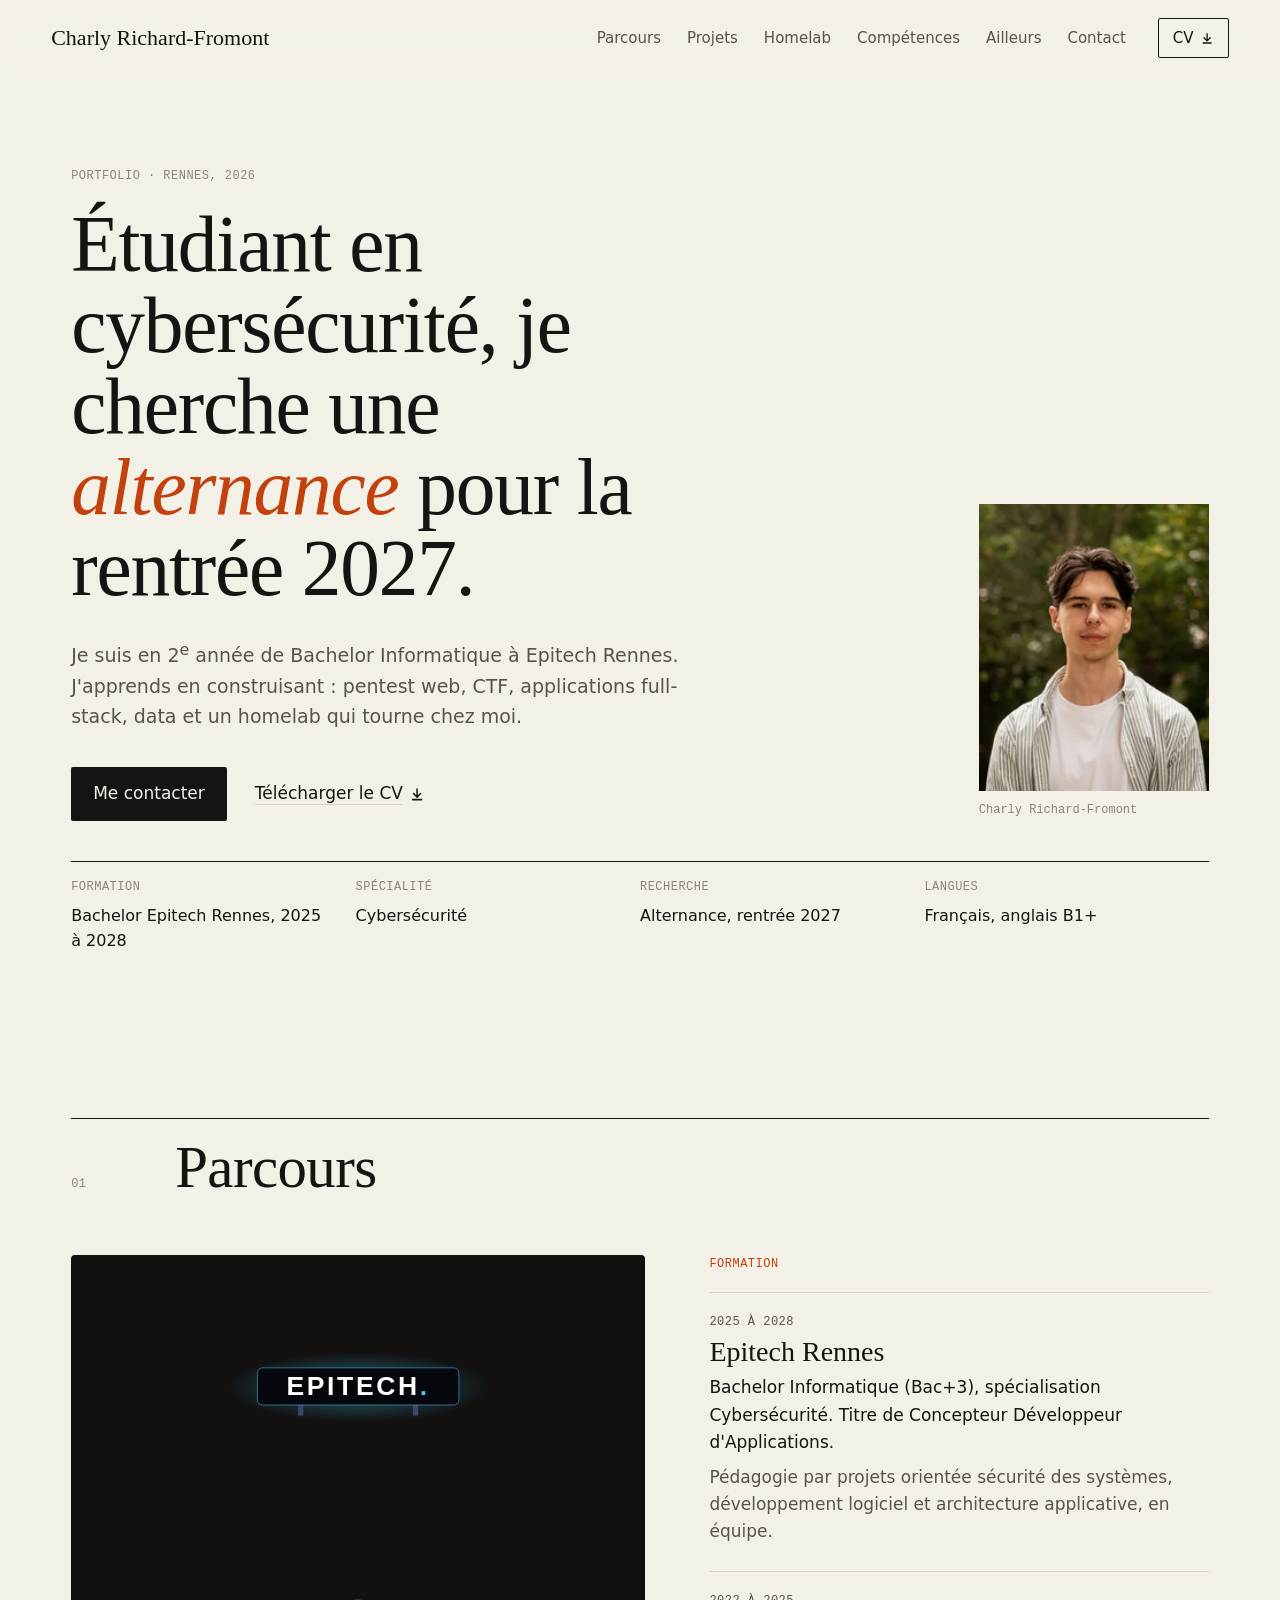
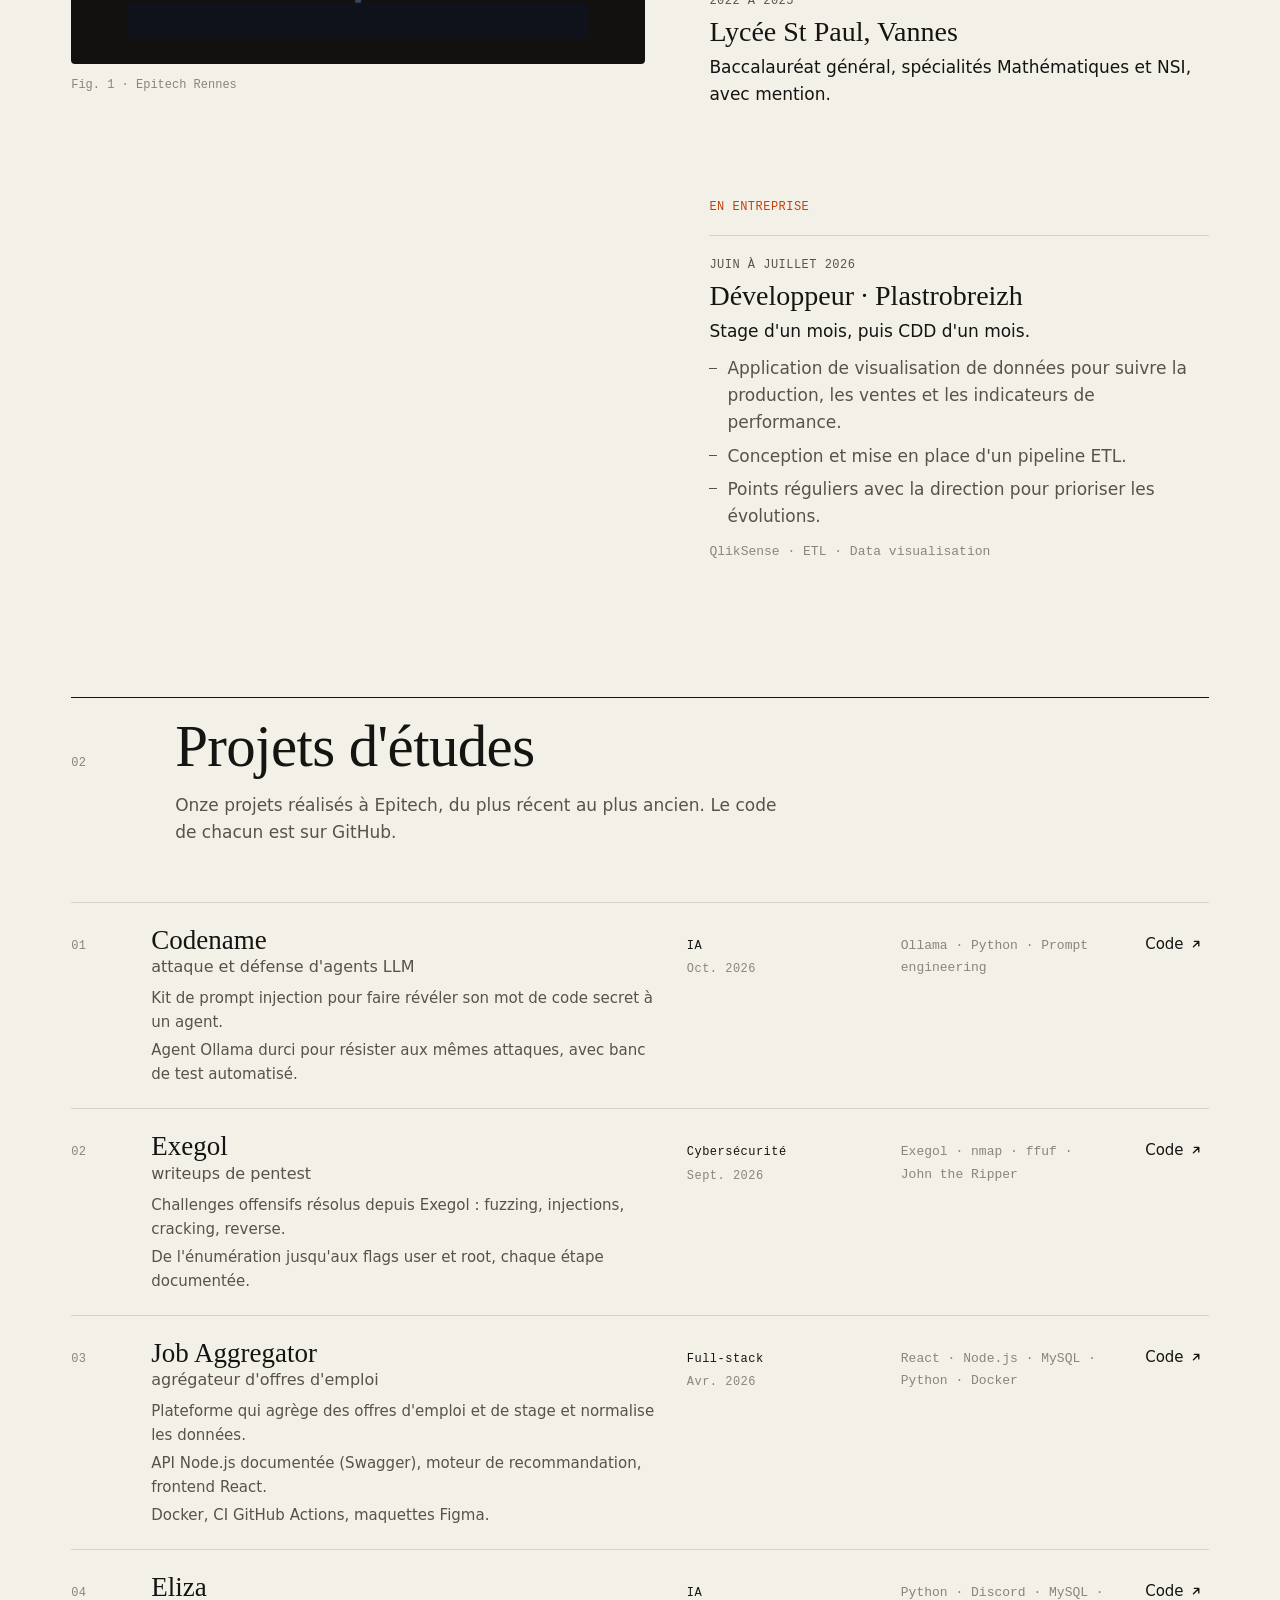
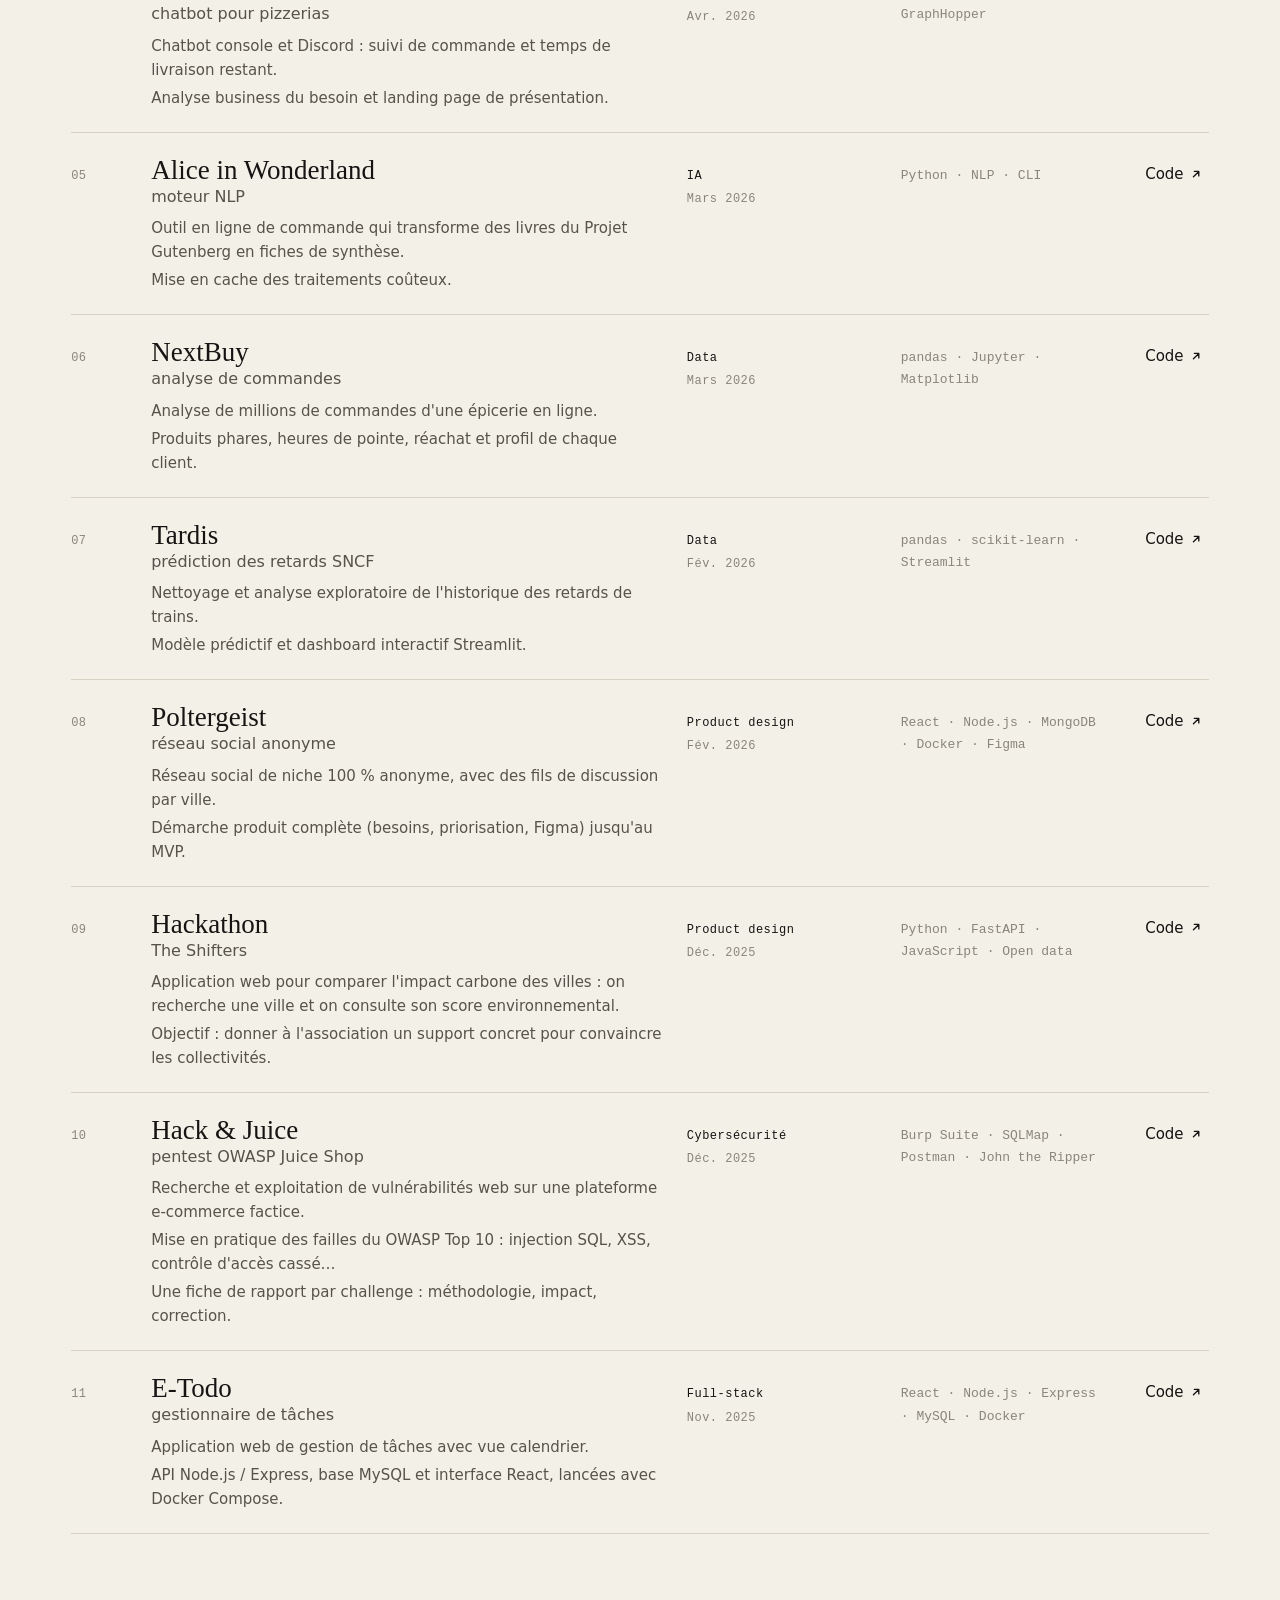
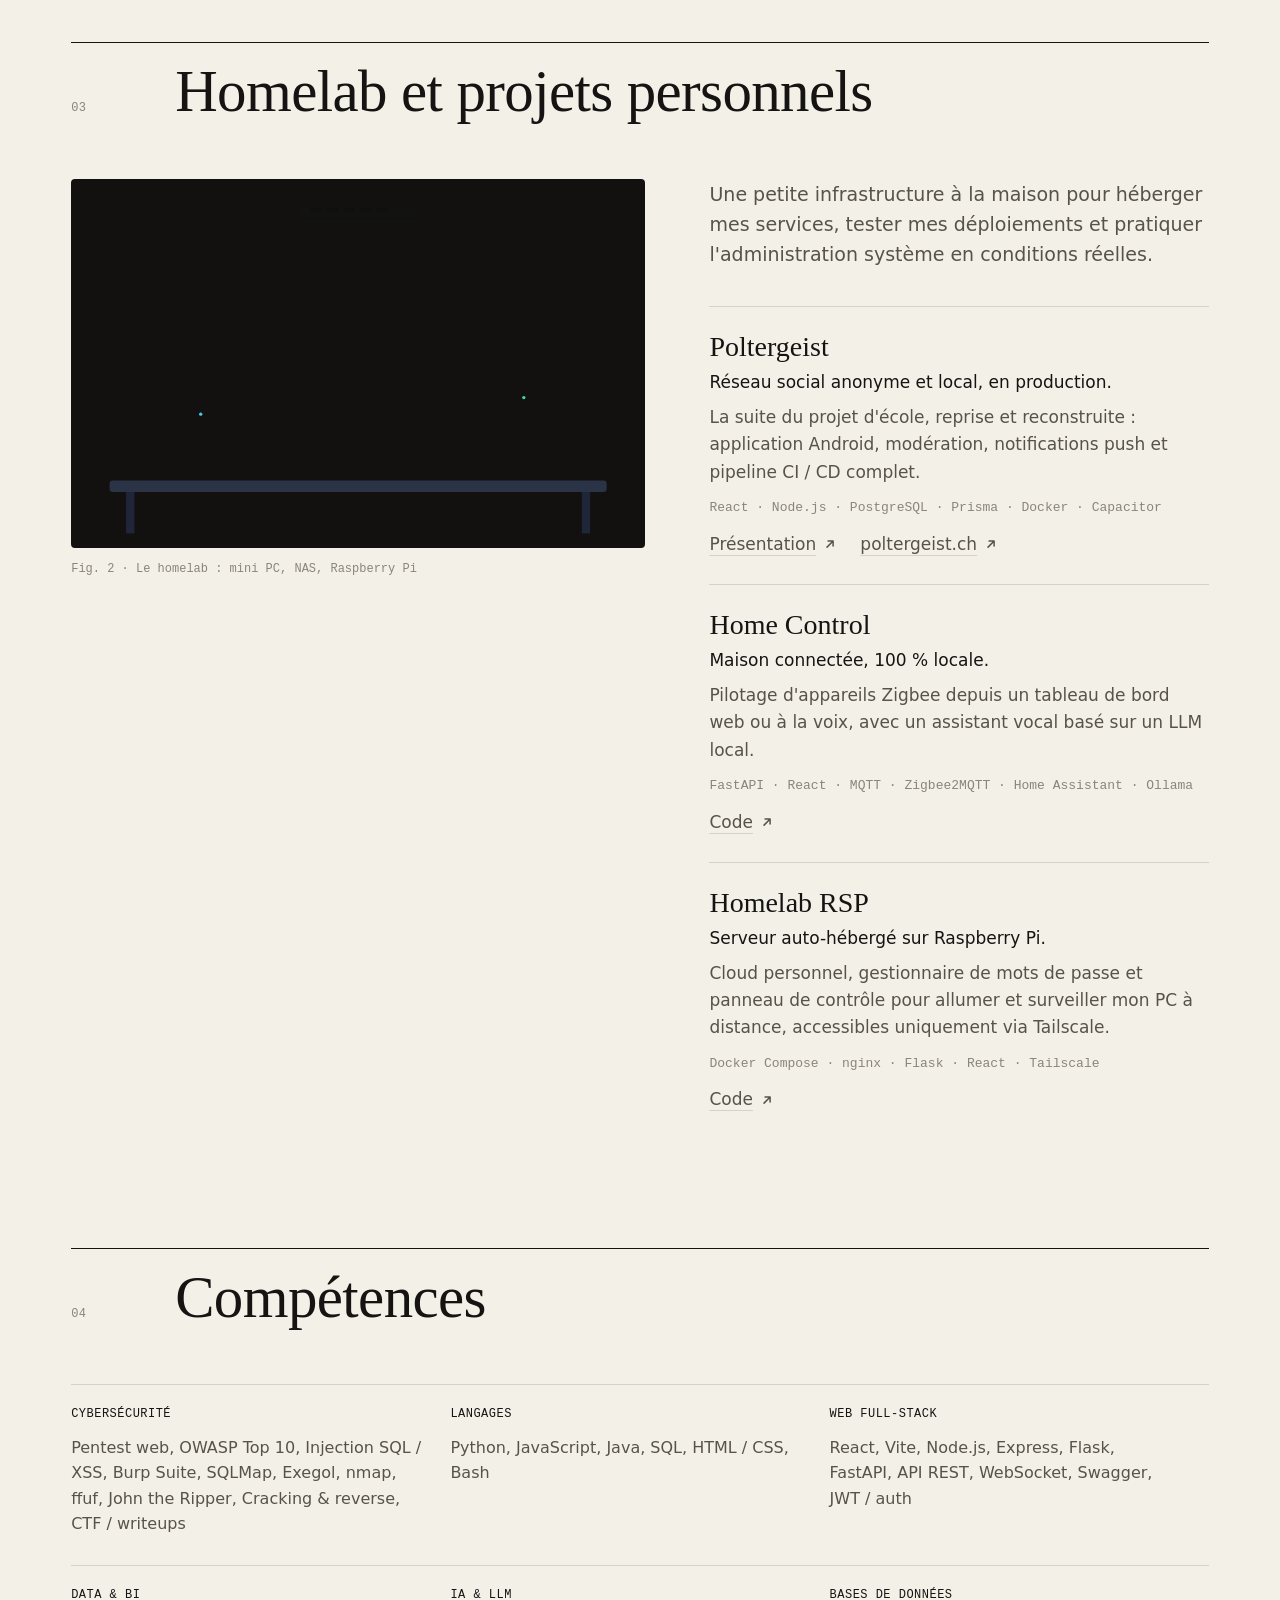
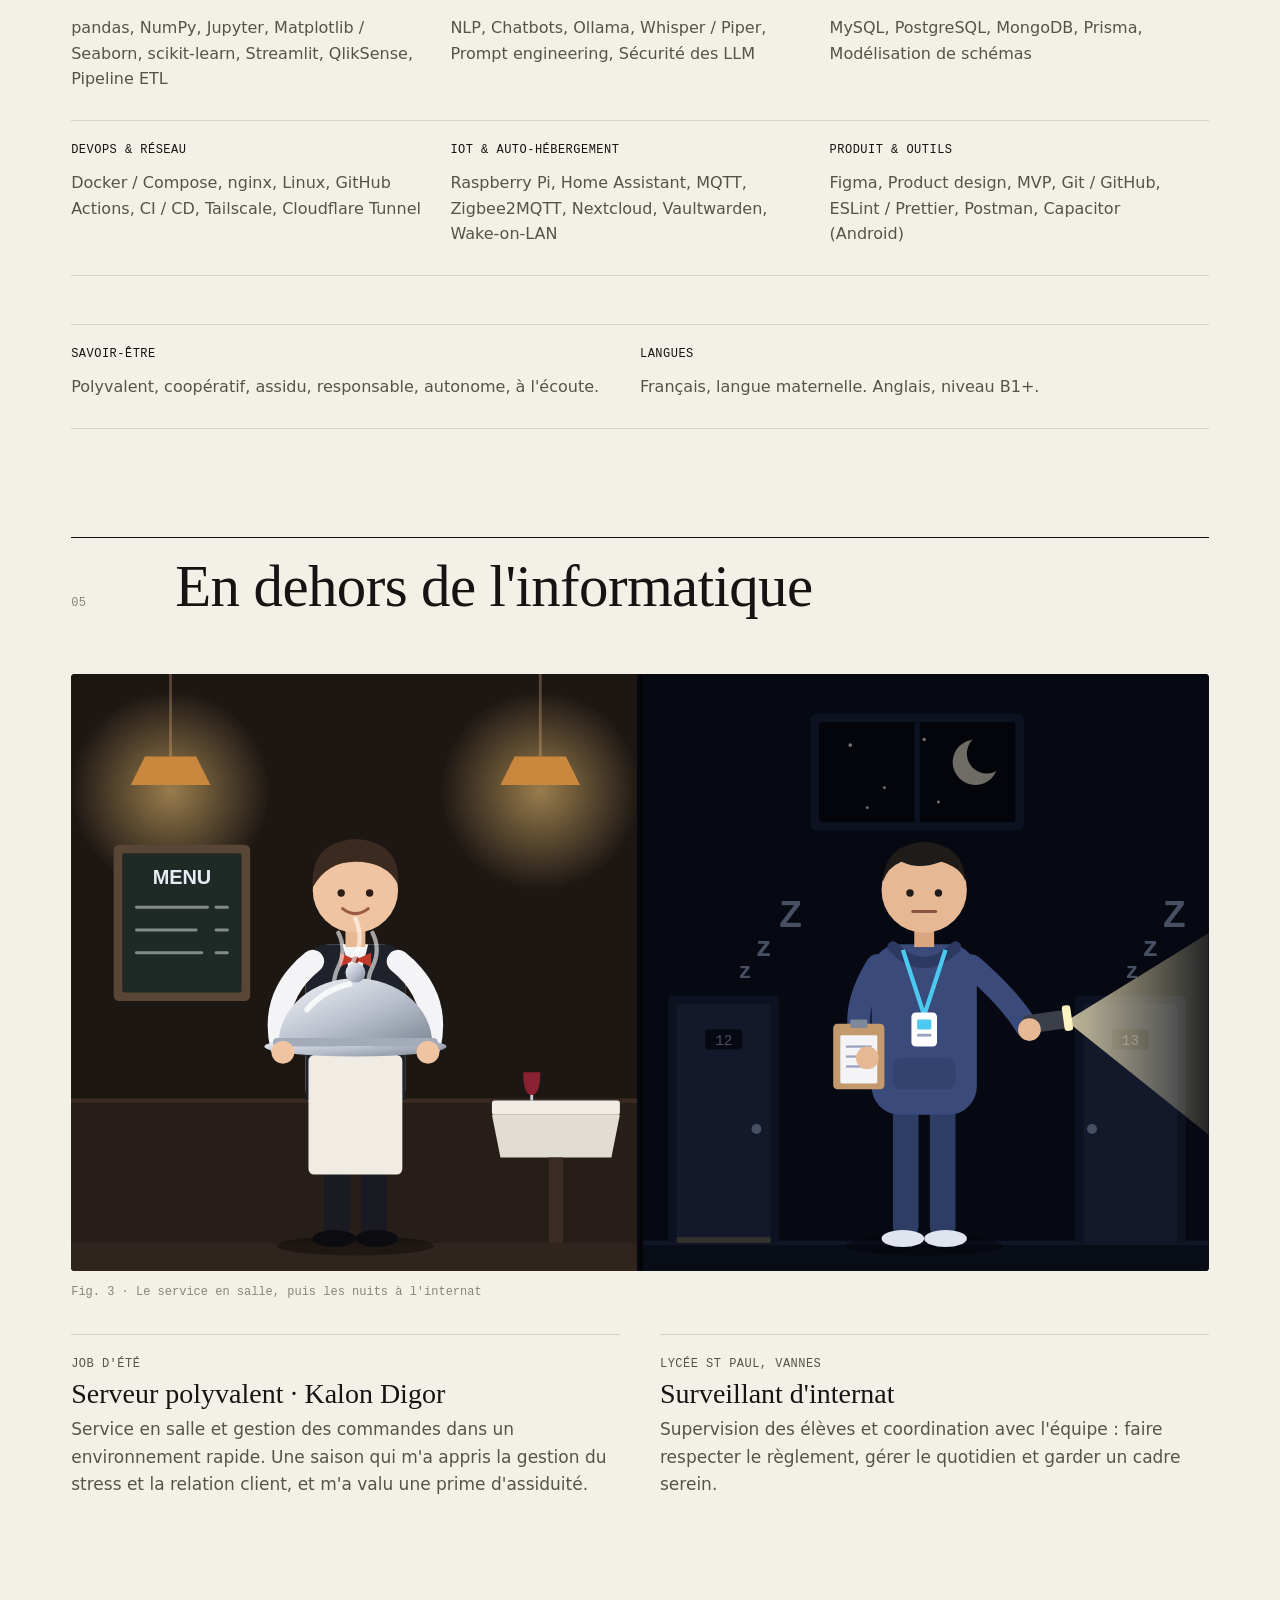
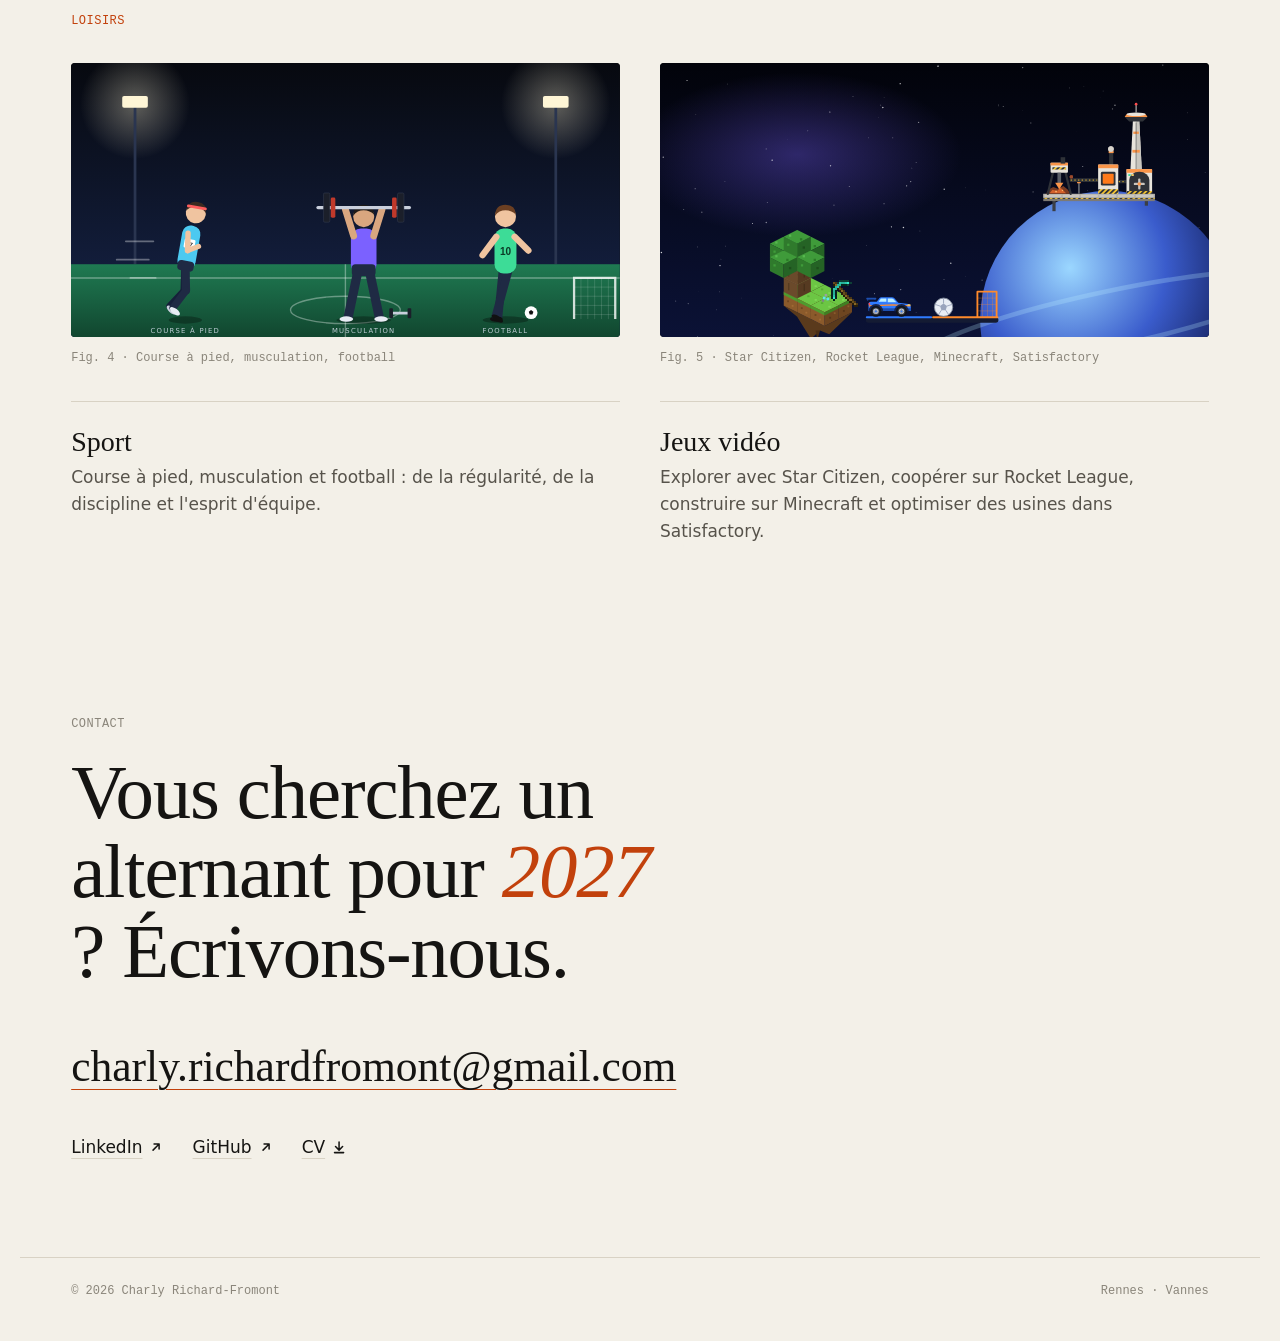
==== v2/index.html @ 6a372acd "[FEAT](v2):add editorial redesign preview" ====
<!DOCTYPE html>
<html lang="fr">
<head>
    <meta charset="UTF-8">
    <meta name="viewport" content="width=device-width, initial-scale=1.0">
    <title>Charly Richard-Fromont · Portfolio</title>
    <meta name="description" content="Charly Richard-Fromont, étudiant en Bachelor Informatique spécialisation Cybersécurité à Epitech Rennes. Recherche d'alternance en IT pour la rentrée 2027.">
    <meta name="robots" content="noindex">
    <meta name="theme-color" content="#f3f0e8">
    <link rel="preload" href="../assets/fonts/instrument-serif-normal-400.woff2" as="font" type="font/woff2" crossorigin>
    <link rel="preload" href="../assets/fonts/instrument-sans-normal.woff2" as="font" type="font/woff2" crossorigin>
    <link rel="stylesheet" href="style.css?v=1">
</head>

<body>
    <a class="skip" href="#contenu">Aller au contenu</a>

    <header class="top">
        <a class="top-name" href="#">Charly Richard-Fromont</a>
        <nav class="top-nav" id="top-nav" aria-label="Navigation principale">
            <a href="#parcours">Parcours</a>
            <a href="#projets">Projets</a>
            <a href="#homelab">Homelab</a>
            <a href="#competences">Compétences</a>
            <a href="#ailleurs">Ailleurs</a>
            <a href="#contact">Contact</a>
        </nav>
        <a class="top-cv" href="../CV-Charly-Richard-Fromont.pdf" download>CV <svg class="ic" viewBox="0 0 16 16" aria-hidden="true"><path d="M8 3v8M4.5 7.5 8 11l3.5-3.5M3.5 13.5h9" fill="none" stroke="currentColor" stroke-width="1.5" stroke-linecap="round" stroke-linejoin="round"/></svg></a>
        <button class="top-toggle" id="top-toggle" aria-expanded="false" aria-controls="top-nav">Menu</button>
    </header>

    <main id="contenu">
        <section class="hero">
            <div class="hero-text">
                <p class="label" data-reveal>Portfolio · Rennes, 2026</p>
                <h1 class="hero-title" data-reveal>Étudiant en cybersécurité, je cherche une <em>alternance</em> pour la rentrée 2027.</h1>
                <p class="hero-lead" data-reveal>Je suis en 2<sup>e</sup> année de Bachelor Informatique à Epitech Rennes. J'apprends en construisant : pentest web, CTF, applications full-stack, data et un homelab qui tourne chez moi.</p>
                <div class="hero-actions" data-reveal>
                    <a class="btn" href="#contact">Me contacter</a>
                    <a class="link" href="../CV-Charly-Richard-Fromont.pdf" download>Télécharger le CV <svg class="ic" viewBox="0 0 16 16" aria-hidden="true"><path d="M8 3v8M4.5 7.5 8 11l3.5-3.5M3.5 13.5h9" fill="none" stroke="currentColor" stroke-width="1.5" stroke-linecap="round" stroke-linejoin="round"/></svg></a>
                </div>
            </div>
            <figure class="hero-photo" data-reveal>
                <img src="../crf.webp" alt="Portrait de Charly Richard-Fromont" width="200" height="250">
                <figcaption>Charly Richard-Fromont</figcaption>
            </figure>
            <dl class="facts" data-reveal>
                <div><dt>Formation</dt><dd>Bachelor Epitech Rennes, 2025 à 2028</dd></div>
                <div><dt>Spécialité</dt><dd>Cybersécurité</dd></div>
                <div><dt>Recherche</dt><dd>Alternance, rentrée 2027</dd></div>
                <div><dt>Langues</dt><dd>Français, anglais B1+</dd></div>
            </dl>
        </section>

        <!-- 01 Parcours -->
        <section class="chapter" id="parcours">
            <header class="chapter-head" data-reveal>
                <span class="chapter-n">01</span>
                <h2>Parcours</h2>
            </header>
            <div class="split">
                <figure class="plate plate-sticky" id="fig-school">
                    <svg id="school-svg" viewBox="0 0 600 420" role="img" aria-label="Illustration d'un campus Epitech avec des étudiants">
                    <defs>
                        <linearGradient id="glass" x1="0" y1="0" x2="1" y2="1">
                            <stop offset="0" stop-color="#1b2a4a"/>
                            <stop offset="1" stop-color="#101a30"/>
                        </linearGradient>
                        <linearGradient id="facade" x1="0" y1="0" x2="0" y2="1">
                            <stop offset="0" stop-color="#2a3550"/>
                            <stop offset="1" stop-color="#1c2438"/>
                        </linearGradient>
                        <radialGradient id="signGlow" cx="0.5" cy="0.5" r="0.5">
                            <stop offset="0" stop-color="#4cc9f0" stop-opacity=".45"/>
                            <stop offset="1" stop-color="#4cc9f0" stop-opacity="0"/>
                        </radialGradient>
                    </defs>

                    <g id="edu-sky">
                        <circle cx="520" cy="70" r="26" fill="#ffd36b" opacity=".9"/>
                        <circle cx="520" cy="70" r="44" fill="#ffd36b" opacity=".08"/>
                        <g id="clouds" fill="#ffffff" opacity=".07">
                            <ellipse cx="90" cy="70" rx="46" ry="14"/>
                            <ellipse cx="120" cy="60" rx="30" ry="14"/>
                            <ellipse cx="400" cy="40" rx="40" ry="10"/>
                        </g>
                    </g>

                    <rect id="edu-ground" x="10" y="358" width="580" height="4" rx="2" fill="#3a4766"/>
                    <rect x="40" y="362" width="520" height="40" fill="#0f1524" opacity=".6"/>

                    <g id="school-wings">
                        <rect x="52" y="232" width="74" height="126" rx="4" fill="url(#facade)"/>
                        <rect x="474" y="232" width="74" height="126" rx="4" fill="url(#facade)"/>
                        <g fill="#0f182b">
                            <rect x="64" y="248" width="20" height="26" rx="2" class="win"/>
                            <rect x="94" y="248" width="20" height="26" rx="2" class="win"/>
                            <rect x="64" y="290" width="20" height="26" rx="2" class="win"/>
                            <rect x="94" y="290" width="20" height="26" rx="2" class="win"/>
                            <rect x="486" y="248" width="20" height="26" rx="2" class="win"/>
                            <rect x="516" y="248" width="20" height="26" rx="2" class="win"/>
                            <rect x="486" y="290" width="20" height="26" rx="2" class="win"/>
                            <rect x="516" y="290" width="20" height="26" rx="2" class="win"/>
                        </g>
                    </g>

                    <g id="school-main">
                        <rect x="130" y="150" width="340" height="208" rx="6" fill="url(#facade)"/>
                        <rect x="130" y="150" width="340" height="10" rx="4" fill="#38466a"/>
                        <g fill="url(#glass)" stroke="#2f3d5e" stroke-width="1">
                            <rect x="150" y="176" width="44" height="40" rx="2" class="win"/>
                            <rect x="204" y="176" width="44" height="40" rx="2" class="win"/>
                            <rect x="258" y="176" width="44" height="40" rx="2" class="win"/>
                            <rect x="312" y="176" width="44" height="40" rx="2" class="win"/>
                            <rect x="366" y="176" width="44" height="40" rx="2" class="win"/>
                            <rect x="420" y="176" width="32" height="40" rx="2" class="win"/>
                            <rect x="150" y="228" width="44" height="40" rx="2" class="win"/>
                            <rect x="204" y="228" width="44" height="40" rx="2" class="win"/>
                            <rect x="258" y="228" width="44" height="40" rx="2" class="win"/>
                            <rect x="312" y="228" width="44" height="40" rx="2" class="win"/>
                            <rect x="366" y="228" width="44" height="40" rx="2" class="win"/>
                            <rect x="420" y="228" width="32" height="40" rx="2" class="win"/>
                            <rect x="150" y="282" width="44" height="40" rx="2" class="win"/>
                            <rect x="204" y="282" width="44" height="40" rx="2" class="win"/>
                            <rect x="366" y="282" width="44" height="40" rx="2" class="win"/>
                            <rect x="420" y="282" width="32" height="40" rx="2" class="win"/>
                        </g>
                        <!-- entrée -->
                        <rect x="262" y="284" width="90" height="74" rx="3" fill="#0b1222" stroke="#4cc9f0" stroke-opacity=".5"/>
                        <line x1="307" y1="290" x2="307" y2="358" stroke="#4cc9f0" stroke-opacity=".5"/>
                        <rect x="250" y="278" width="114" height="6" rx="2" fill="#4cc9f0" opacity=".8"/>
                        <rect x="244" y="358" width="126" height="5" fill="#2a3550"/>
                    </g>

                    <g id="epi-sign">
                        <ellipse id="sign-glow" cx="300" cy="118" rx="150" ry="40" fill="url(#signGlow)"/>
                        <rect x="232" y="132" width="6" height="18" fill="#38466a"/>
                        <rect x="362" y="132" width="6" height="18" fill="#38466a"/>
                        <rect x="186" y="96" width="228" height="42" rx="6" fill="#05070d" stroke="#4cc9f0" stroke-opacity=".6"/>
                        <text x="300" y="127" text-anchor="middle" font-family="Space Grotesk, Arial Black, sans-serif" font-weight="700" font-size="30" letter-spacing="3" fill="#ffffff">EPITECH<tspan fill="#4cc9f0">.</tspan></text>
                    </g>

                    <g id="students">
                        <g class="student" transform="translate(-40 358)">
                            <line x1="0" y1="-14" x2="0" y2="0" stroke="#1f2a44" stroke-width="4" stroke-linecap="round"><animateTransform attributeName="transform" type="rotate" values="25 0 -14;-25 0 -14;25 0 -14" dur=".6s" repeatCount="indefinite"/></line>
                            <line x1="0" y1="-14" x2="0" y2="0" stroke="#2a3550" stroke-width="4" stroke-linecap="round"><animateTransform attributeName="transform" type="rotate" values="-25 0 -14;25 0 -14;-25 0 -14" dur=".6s" repeatCount="indefinite"/></line>
                            <rect x="-10" y="-29" width="6" height="12" rx="2" fill="#7b61ff"/>
                            <rect x="-5" y="-31" width="11" height="19" rx="4" fill="#4cc9f0"/>
                            <circle cx="0.5" cy="-37" r="5.5" fill="#f0c4a0"/>
                            <path d="M-5 -38 Q-4 -44 1 -43.5 Q6 -43 6 -38 Q3 -41 -5 -38 Z" fill="#3b2a20"/>
                        </g>
                        <g class="student" transform="translate(-40 358)">
                            <line x1="0" y1="-14" x2="0" y2="0" stroke="#1f2a44" stroke-width="4" stroke-linecap="round"><animateTransform attributeName="transform" type="rotate" values="25 0 -14;-25 0 -14;25 0 -14" dur=".6s" repeatCount="indefinite"/></line>
                            <line x1="0" y1="-14" x2="0" y2="0" stroke="#2a3550" stroke-width="4" stroke-linecap="round"><animateTransform attributeName="transform" type="rotate" values="-25 0 -14;25 0 -14;-25 0 -14" dur=".6s" repeatCount="indefinite"/></line>
                            <rect x="-10" y="-29" width="6" height="12" rx="2" fill="#3ddc97"/>
                            <rect x="-5" y="-31" width="11" height="19" rx="4" fill="#e8ecf4"/>
                            <circle cx="0.5" cy="-37" r="5.5" fill="#d9a67f"/>
                            <path d="M-5 -38 Q-4 -44 1 -43.5 Q6 -43 6 -38 Q3 -41 -5 -38 Z" fill="#1f1b18"/>
                        </g>
                        <g class="student" transform="translate(-40 358)">
                            <line x1="0" y1="-14" x2="0" y2="0" stroke="#1f2a44" stroke-width="4" stroke-linecap="round"><animateTransform attributeName="transform" type="rotate" values="25 0 -14;-25 0 -14;25 0 -14" dur=".6s" repeatCount="indefinite"/></line>
                            <line x1="0" y1="-14" x2="0" y2="0" stroke="#2a3550" stroke-width="4" stroke-linecap="round"><animateTransform attributeName="transform" type="rotate" values="-25 0 -14;25 0 -14;-25 0 -14" dur=".6s" repeatCount="indefinite"/></line>
                            <rect x="-10" y="-29" width="6" height="12" rx="2" fill="#ffd36b"/>
                            <rect x="-5" y="-31" width="11" height="19" rx="4" fill="#7b61ff"/>
                            <circle cx="0.5" cy="-37" r="5.5" fill="#e6b894"/>
                            <path d="M-5 -38 Q-4 -44 1 -43.5 Q6 -43 6 -38 Q3 -41 -5 -38 Z" fill="#6b3f22"/>
                        </g>
                    </g>

                    <g id="trees">
                        <g class="tree">
                            <rect x="22" y="320" width="6" height="40" fill="#3b2c22"/>
                            <circle cx="25" cy="310" r="20" fill="#1f6f5c"/>
                            <circle cx="34" cy="298" r="13" fill="#2a8a71"/>
                        </g>
                        <g class="tree">
                            <rect x="568" y="324" width="6" height="36" fill="#3b2c22"/>
                            <circle cx="571" cy="314" r="18" fill="#1f6f5c"/>
                            <circle cx="562" cy="304" r="11" fill="#2a8a71"/>
                        </g>
                    </g>

                    <g id="grad-cap" transform="translate(470 120)">
                        <polygon points="0,-12 30,0 0,12 -30,0" fill="#e8ecf4"/>
                        <rect x="-14" y="2" width="28" height="12" rx="3" fill="#c9cfdc"/>
                        <path d="M18 -3 L22 18" stroke="#ffd36b" stroke-width="2"/>
                        <circle cx="22" cy="20" r="3" fill="#ffd36b"/>
                    </g>
                </svg>
                    <figcaption>Fig. 1 · Epitech Rennes</figcaption>
                </figure>
                <div class="split-text">
                    <h3 class="sub">Formation</h3>
                    <article class="entry" data-reveal>
                        <p class="entry-date">2025 à 2028</p>
                        <h4>Epitech Rennes</h4>
                        <p class="entry-role">Bachelor Informatique (Bac+3), spécialisation Cybersécurité. Titre de Concepteur Développeur d'Applications.</p>
                        <p>Pédagogie par projets orientée sécurité des systèmes, développement logiciel et architecture applicative, en équipe.</p>
                    </article>
                    <article class="entry" data-reveal>
                        <p class="entry-date">2022 à 2025</p>
                        <h4>Lycée St Paul, Vannes</h4>
                        <p class="entry-role">Baccalauréat général, spécialités Mathématiques et NSI, avec mention.</p>
                    </article>

                    <h3 class="sub">En entreprise</h3>
                    <article class="entry" data-reveal>
                        <p class="entry-date">Juin à juillet 2026</p>
                        <h4>Développeur · Plastrobreizh</h4>
                        <p class="entry-role">Stage d'un mois, puis CDD d'un mois.</p>
                        <ul class="entry-list">
                            <li>Application de visualisation de données pour suivre la production, les ventes et les indicateurs de performance.</li>
                            <li>Conception et mise en place d'un pipeline ETL.</li>
                            <li>Points réguliers avec la direction pour prioriser les évolutions.</li>
                        </ul>
                        <p class="entry-stack">QlikSense · ETL · Data visualisation</p>
                    </article>
                </div>
            </div>
        </section>

        <!-- 02 Projets -->
        <section class="chapter" id="projets">
            <header class="chapter-head" data-reveal>
                <span class="chapter-n">02</span>
                <h2>Projets d'études</h2>
                <p class="chapter-intro">Onze projets réalisés à Epitech, du plus récent au plus ancien. Le code de chacun est sur GitHub.</p>
            </header>
            <ol class="projects">
                <li class="project" data-reveal>
                    <span class="project-n">01</span>
                    <div class="project-main">
                        <h3 class="project-title">Codename <span class="project-sub">attaque et défense d'agents LLM</span></h3>
                        <ul class="project-notes"><li>Kit de prompt injection pour faire révéler son mot de code secret à un agent.</li><li>Agent Ollama durci pour résister aux mêmes attaques, avec banc de test automatisé.</li></ul>
                    </div>
                    <p class="project-meta"><span>IA</span><span>Oct. 2026</span></p>
                    <p class="project-stack">Ollama · Python · Prompt engineering</p>
                    <a class="row-link" href="https://github.com/charly-2025/Codename-Epitech" target="_blank" rel="noopener" aria-label="Voir le code de Codename sur GitHub">Code <svg class="ic" viewBox="0 0 16 16" aria-hidden="true"><path d="M5 11 11 5M6 5h5v5" fill="none" stroke="currentColor" stroke-width="1.5" stroke-linecap="round" stroke-linejoin="round"/></svg></a>
                </li>
                <li class="project" data-reveal>
                    <span class="project-n">02</span>
                    <div class="project-main">
                        <h3 class="project-title">Exegol <span class="project-sub">writeups de pentest</span></h3>
                        <ul class="project-notes"><li>Challenges offensifs résolus depuis Exegol : fuzzing, injections, cracking, reverse.</li><li>De l'énumération jusqu'aux flags user et root, chaque étape documentée.</li></ul>
                    </div>
                    <p class="project-meta"><span>Cybersécurité</span><span>Sept. 2026</span></p>
                    <p class="project-stack">Exegol · nmap · ffuf · John the Ripper</p>
                    <a class="row-link" href="https://github.com/charly-2025/Exegol-Epitech" target="_blank" rel="noopener" aria-label="Voir le code de Exegol sur GitHub">Code <svg class="ic" viewBox="0 0 16 16" aria-hidden="true"><path d="M5 11 11 5M6 5h5v5" fill="none" stroke="currentColor" stroke-width="1.5" stroke-linecap="round" stroke-linejoin="round"/></svg></a>
                </li>
                <li class="project" data-reveal>
                    <span class="project-n">03</span>
                    <div class="project-main">
                        <h3 class="project-title">Job Aggregator <span class="project-sub">agrégateur d'offres d'emploi</span></h3>
                        <ul class="project-notes"><li>Plateforme qui agrège des offres d'emploi et de stage et normalise les données.</li><li>API Node.js documentée (Swagger), moteur de recommandation, frontend React.</li><li>Docker, CI GitHub Actions, maquettes Figma.</li></ul>
                    </div>
                    <p class="project-meta"><span>Full-stack</span><span>Avr. 2026</span></p>
                    <p class="project-stack">React · Node.js · MySQL · Python · Docker</p>
                    <a class="row-link" href="https://github.com/charly-2025/Job-Aggregator-Epitech" target="_blank" rel="noopener" aria-label="Voir le code de Job Aggregator sur GitHub">Code <svg class="ic" viewBox="0 0 16 16" aria-hidden="true"><path d="M5 11 11 5M6 5h5v5" fill="none" stroke="currentColor" stroke-width="1.5" stroke-linecap="round" stroke-linejoin="round"/></svg></a>
                </li>
                <li class="project" data-reveal>
                    <span class="project-n">04</span>
                    <div class="project-main">
                        <h3 class="project-title">Eliza <span class="project-sub">chatbot pour pizzerias</span></h3>
                        <ul class="project-notes"><li>Chatbot console et Discord : suivi de commande et temps de livraison restant.</li><li>Analyse business du besoin et landing page de présentation.</li></ul>
                    </div>
                    <p class="project-meta"><span>IA</span><span>Avr. 2026</span></p>
                    <p class="project-stack">Python · Discord · MySQL · GraphHopper</p>
                    <a class="row-link" href="https://github.com/charly-2025/Eliza-Epitech" target="_blank" rel="noopener" aria-label="Voir le code de Eliza sur GitHub">Code <svg class="ic" viewBox="0 0 16 16" aria-hidden="true"><path d="M5 11 11 5M6 5h5v5" fill="none" stroke="currentColor" stroke-width="1.5" stroke-linecap="round" stroke-linejoin="round"/></svg></a>
                </li>
                <li class="project" data-reveal>
                    <span class="project-n">05</span>
                    <div class="project-main">
                        <h3 class="project-title">Alice in Wonderland <span class="project-sub">moteur NLP</span></h3>
                        <ul class="project-notes"><li>Outil en ligne de commande qui transforme des livres du Projet Gutenberg en fiches de synthèse.</li><li>Mise en cache des traitements coûteux.</li></ul>
                    </div>
                    <p class="project-meta"><span>IA</span><span>Mars 2026</span></p>
                    <p class="project-stack">Python · NLP · CLI</p>
                    <a class="row-link" href="https://github.com/charly-2025/Alice-In-Wonderland-Epitech" target="_blank" rel="noopener" aria-label="Voir le code de Alice in Wonderland sur GitHub">Code <svg class="ic" viewBox="0 0 16 16" aria-hidden="true"><path d="M5 11 11 5M6 5h5v5" fill="none" stroke="currentColor" stroke-width="1.5" stroke-linecap="round" stroke-linejoin="round"/></svg></a>
                </li>
                <li class="project" data-reveal>
                    <span class="project-n">06</span>
                    <div class="project-main">
                        <h3 class="project-title">NextBuy <span class="project-sub">analyse de commandes</span></h3>
                        <ul class="project-notes"><li>Analyse de millions de commandes d'une épicerie en ligne.</li><li>Produits phares, heures de pointe, réachat et profil de chaque client.</li></ul>
                    </div>
                    <p class="project-meta"><span>Data</span><span>Mars 2026</span></p>
                    <p class="project-stack">pandas · Jupyter · Matplotlib</p>
                    <a class="row-link" href="https://github.com/charly-2025/NextBuy-Epitech" target="_blank" rel="noopener" aria-label="Voir le code de NextBuy sur GitHub">Code <svg class="ic" viewBox="0 0 16 16" aria-hidden="true"><path d="M5 11 11 5M6 5h5v5" fill="none" stroke="currentColor" stroke-width="1.5" stroke-linecap="round" stroke-linejoin="round"/></svg></a>
                </li>
                <li class="project" data-reveal>
                    <span class="project-n">07</span>
                    <div class="project-main">
                        <h3 class="project-title">Tardis <span class="project-sub">prédiction des retards SNCF</span></h3>
                        <ul class="project-notes"><li>Nettoyage et analyse exploratoire de l'historique des retards de trains.</li><li>Modèle prédictif et dashboard interactif Streamlit.</li></ul>
                    </div>
                    <p class="project-meta"><span>Data</span><span>Fév. 2026</span></p>
                    <p class="project-stack">pandas · scikit-learn · Streamlit</p>
                    <a class="row-link" href="https://github.com/charly-2025/Tardis-Epitech" target="_blank" rel="noopener" aria-label="Voir le code de Tardis sur GitHub">Code <svg class="ic" viewBox="0 0 16 16" aria-hidden="true"><path d="M5 11 11 5M6 5h5v5" fill="none" stroke="currentColor" stroke-width="1.5" stroke-linecap="round" stroke-linejoin="round"/></svg></a>
                </li>
                <li class="project" data-reveal>
                    <span class="project-n">08</span>
                    <div class="project-main">
                        <h3 class="project-title">Poltergeist <span class="project-sub">réseau social anonyme</span></h3>
                        <ul class="project-notes"><li>Réseau social de niche 100 % anonyme, avec des fils de discussion par ville.</li><li>Démarche produit complète (besoins, priorisation, Figma) jusqu'au MVP.</li></ul>
                    </div>
                    <p class="project-meta"><span>Product design</span><span>Fév. 2026</span></p>
                    <p class="project-stack">React · Node.js · MongoDB · Docker · Figma</p>
                    <a class="row-link" href="https://github.com/charly-2025/Poltergeist-Epitech" target="_blank" rel="noopener" aria-label="Voir le code de Poltergeist sur GitHub">Code <svg class="ic" viewBox="0 0 16 16" aria-hidden="true"><path d="M5 11 11 5M6 5h5v5" fill="none" stroke="currentColor" stroke-width="1.5" stroke-linecap="round" stroke-linejoin="round"/></svg></a>
                </li>
                <li class="project" data-reveal>
                    <span class="project-n">09</span>
                    <div class="project-main">
                        <h3 class="project-title">Hackathon <span class="project-sub">The Shifters</span></h3>
                        <ul class="project-notes"><li>Application web pour comparer l'impact carbone des villes : on recherche une ville et on consulte son score environnemental.</li><li>Objectif : donner à l'association un support concret pour convaincre les collectivités.</li></ul>
                    </div>
                    <p class="project-meta"><span>Product design</span><span>Déc. 2025</span></p>
                    <p class="project-stack">Python · FastAPI · JavaScript · Open data</p>
                    <a class="row-link" href="https://github.com/charly-2025/The-Shifters-Hackathon-Epitech" target="_blank" rel="noopener" aria-label="Voir le code de Hackathon sur GitHub">Code <svg class="ic" viewBox="0 0 16 16" aria-hidden="true"><path d="M5 11 11 5M6 5h5v5" fill="none" stroke="currentColor" stroke-width="1.5" stroke-linecap="round" stroke-linejoin="round"/></svg></a>
                </li>
                <li class="project" data-reveal>
                    <span class="project-n">10</span>
                    <div class="project-main">
                        <h3 class="project-title">Hack &amp; Juice <span class="project-sub">pentest OWASP Juice Shop</span></h3>
                        <ul class="project-notes"><li>Recherche et exploitation de vulnérabilités web sur une plateforme e-commerce factice.</li><li>Mise en pratique des failles du OWASP Top 10 : injection SQL, XSS, contrôle d'accès cassé…</li><li>Une fiche de rapport par challenge : méthodologie, impact, correction.</li></ul>
                    </div>
                    <p class="project-meta"><span>Cybersécurité</span><span>Déc. 2025</span></p>
                    <p class="project-stack">Burp Suite · SQLMap · Postman · John the Ripper</p>
                    <a class="row-link" href="https://github.com/charly-2025/Hack-And-Juice-Epitech" target="_blank" rel="noopener" aria-label="Voir le code de Hack &amp; Juice sur GitHub">Code <svg class="ic" viewBox="0 0 16 16" aria-hidden="true"><path d="M5 11 11 5M6 5h5v5" fill="none" stroke="currentColor" stroke-width="1.5" stroke-linecap="round" stroke-linejoin="round"/></svg></a>
                </li>
                <li class="project" data-reveal>
                    <span class="project-n">11</span>
                    <div class="project-main">
                        <h3 class="project-title">E-Todo <span class="project-sub">gestionnaire de tâches</span></h3>
                        <ul class="project-notes"><li>Application web de gestion de tâches avec vue calendrier.</li><li>API Node.js / Express, base MySQL et interface React, lancées avec Docker Compose.</li></ul>
                    </div>
                    <p class="project-meta"><span>Full-stack</span><span>Nov. 2025</span></p>
                    <p class="project-stack">React · Node.js · Express · MySQL · Docker</p>
                    <a class="row-link" href="https://github.com/charly-2025/E-Todo-Epitech" target="_blank" rel="noopener" aria-label="Voir le code de E-Todo sur GitHub">Code <svg class="ic" viewBox="0 0 16 16" aria-hidden="true"><path d="M5 11 11 5M6 5h5v5" fill="none" stroke="currentColor" stroke-width="1.5" stroke-linecap="round" stroke-linejoin="round"/></svg></a>
                </li>
            </ol>
        </section>

        <!-- 03 Homelab -->
        <section class="chapter" id="homelab">
            <header class="chapter-head" data-reveal>
                <span class="chapter-n">03</span>
                <h2>Homelab et projets personnels</h2>
            </header>
            <div class="split">
                <figure class="plate plate-sticky" id="fig-lab">
                    <svg id="lab-svg" viewBox="0 0 640 400" role="img" aria-label="Illustration d'un homelab : mini PC, NAS et Raspberry Pi reliés à un switch">
                    <defs>
                        <linearGradient id="metal" x1="0" y1="0" x2="0" y2="1">
                            <stop offset="0" stop-color="#3a4256"/>
                            <stop offset="1" stop-color="#232938"/>
                        </linearGradient>
                        <linearGradient id="pcb" x1="0" y1="0" x2="1" y2="1">
                            <stop offset="0" stop-color="#2f9e63"/>
                            <stop offset="1" stop-color="#1d6e43"/>
                        </linearGradient>
                    </defs>

                    <!-- câbles -->
                    <g fill="none" stroke-width="4" stroke-linecap="round">
                        <path id="cable-1" class="cable" d="M130 250 C130 160, 270 150, 285 96" stroke="#4cc9f0"/>
                        <path id="cable-2" class="cable" d="M320 170 L320 96" stroke="#7b61ff"/>
                        <path id="cable-3" class="cable" d="M520 230 C520 150, 370 150, 355 96" stroke="#3ddc97"/>
                    </g>
                    <g class="packets">
                        <circle r="5" fill="#bdefff"><animateMotion dur="2.2s" repeatCount="indefinite" keyPoints="1;0" keyTimes="0;1" calcMode="linear"><mpath href="#cable-1"/></animateMotion></circle>
                        <circle r="5" fill="#d5ccff"><animateMotion dur="1.4s" repeatCount="indefinite"><mpath href="#cable-2"/></animateMotion></circle>
                        <circle r="5" fill="#c7f6e0"><animateMotion dur="2.6s" begin="0.6s" repeatCount="indefinite" keyPoints="1;0" keyTimes="0;1" calcMode="linear"><mpath href="#cable-3"/></animateMotion></circle>
                    </g>

                    <!-- switch -->
                    <g id="lab-switch">
                        <rect x="250" y="60" width="140" height="36" rx="6" fill="url(#metal)" stroke="#4a546d"/>
                        <g fill="#0b0f19">
                            <rect x="262" y="72" width="14" height="12" rx="1"/>
                            <rect x="282" y="72" width="14" height="12" rx="1"/>
                            <rect x="302" y="72" width="14" height="12" rx="1"/>
                            <rect x="322" y="72" width="14" height="12" rx="1"/>
                            <rect x="342" y="72" width="14" height="12" rx="1"/>
                        </g>
                        <g class="blink">
                            <circle cx="372" cy="72" r="3" fill="#3ddc97"/>
                            <circle cx="380" cy="72" r="3" fill="#ffd36b"/>
                        </g>
                        <text x="320" y="52" text-anchor="middle" class="svg-label">SWITCH</text>
                    </g>

                    <!-- bureau -->
                    <rect x="20" y="330" width="600" height="14" rx="4" fill="#2b3346"/>
                    <rect x="40" y="344" width="10" height="50" fill="#20263a"/>
                    <rect x="590" y="344" width="10" height="50" fill="#20263a"/>

                    <!-- mini PC -->
                    <g id="lab-minipc">
                        <rect x="62" y="250" width="136" height="80" rx="12" fill="url(#metal)" stroke="#4a546d"/>
                        <rect x="62" y="250" width="136" height="10" rx="5" fill="#4a546d"/>
                        <g stroke="#1a1f2c" stroke-width="2">
                            <line x1="90" y1="255" x2="170" y2="255"/>
                        </g>
                        <circle cx="84" cy="300" r="8" fill="none" stroke="#9aa4bd" stroke-width="2"/>
                        <line x1="84" y1="294" x2="84" y2="300" stroke="#9aa4bd" stroke-width="2"/>
                        <circle cx="104" cy="300" r="3" fill="#4cc9f0" class="blink"/>
                        <rect x="140" y="292" width="20" height="8" rx="1" fill="#0b0f19"/>
                        <rect x="166" y="292" width="20" height="8" rx="1" fill="#0b0f19"/>
                        <rect x="140" y="306" width="10" height="6" rx="1" fill="#0b0f19"/>
                        <text x="130" y="370" text-anchor="middle" class="svg-label">MINI PC</text>
                    </g>

                    <!-- NAS -->
                    <g id="lab-nas">
                        <rect x="252" y="170" width="136" height="160" rx="12" fill="url(#metal)" stroke="#4a546d"/>
                        <g>
                            <rect x="266" y="186" width="108" height="26" rx="4" fill="#1a1f2c"/>
                            <rect x="266" y="218" width="108" height="26" rx="4" fill="#1a1f2c"/>
                            <rect x="266" y="250" width="108" height="26" rx="4" fill="#1a1f2c"/>
                            <rect x="266" y="282" width="108" height="26" rx="4" fill="#1a1f2c"/>
                        </g>
                        <g fill="#2d3548">
                            <rect x="274" y="196" width="60" height="6" rx="3"/>
                            <rect x="274" y="228" width="60" height="6" rx="3"/>
                            <rect x="274" y="260" width="60" height="6" rx="3"/>
                            <rect x="274" y="292" width="60" height="6" rx="3"/>
                        </g>
                        <circle cx="362" cy="199" r="3.5" fill="#3ddc97" class="blink b1"/>
                        <circle cx="362" cy="231" r="3.5" fill="#3ddc97" class="blink b2"/>
                        <circle cx="362" cy="263" r="3.5" fill="#3ddc97" class="blink b3"/>
                        <circle cx="362" cy="295" r="3.5" fill="#3ddc97" class="blink b4"/>
                        <text x="320" y="370" text-anchor="middle" class="svg-label">NAS</text>
                    </g>

                    <!-- Raspberry Pi -->
                    <g id="lab-rpi">
                        <rect x="452" y="318" width="10" height="12" fill="#2b3346"/>
                        <rect x="578" y="318" width="10" height="12" fill="#2b3346"/>
                        <rect x="440" y="230" width="160" height="92" rx="8" fill="url(#pcb)" stroke="#155a36"/>
                        <g fill="#e2c26b">
                            <circle cx="450" cy="240" r="3.5"/><circle cx="590" cy="240" r="3.5"/>
                            <circle cx="450" cy="312" r="3.5"/><circle cx="590" cy="312" r="3.5"/>
                        </g>
                        <g fill="#d9b44a">
                            <rect x="462" y="236" width="5" height="5"/><rect x="470" y="236" width="5" height="5"/><rect x="478" y="236" width="5" height="5"/><rect x="486" y="236" width="5" height="5"/><rect x="494" y="236" width="5" height="5"/><rect x="502" y="236" width="5" height="5"/><rect x="510" y="236" width="5" height="5"/><rect x="518" y="236" width="5" height="5"/><rect x="526" y="236" width="5" height="5"/><rect x="534" y="236" width="5" height="5"/><rect x="542" y="236" width="5" height="5"/><rect x="550" y="236" width="5" height="5"/>
                            <rect x="462" y="244" width="5" height="5"/><rect x="470" y="244" width="5" height="5"/><rect x="478" y="244" width="5" height="5"/><rect x="486" y="244" width="5" height="5"/><rect x="494" y="244" width="5" height="5"/><rect x="502" y="244" width="5" height="5"/><rect x="510" y="244" width="5" height="5"/><rect x="518" y="244" width="5" height="5"/><rect x="526" y="244" width="5" height="5"/><rect x="534" y="244" width="5" height="5"/><rect x="542" y="244" width="5" height="5"/><rect x="550" y="244" width="5" height="5"/>
                        </g>
                        <rect x="478" y="264" width="38" height="38" rx="3" fill="#c3c9d6"/>
                        <rect x="484" y="270" width="26" height="26" rx="2" fill="#9aa2b3"/>
                        <rect x="526" y="268" width="26" height="18" rx="2" fill="#151a24"/>
                        <rect x="574" y="256" width="30" height="20" rx="2" fill="#c3c9d6"/>
                        <rect x="574" y="282" width="30" height="20" rx="2" fill="#c3c9d6"/>
                        <rect x="574" y="304" width="30" height="14" rx="2" fill="#aab1bf"/>
                        <g transform="translate(540 300)">
                            <circle cx="0" cy="0" r="4" fill="#d6336c"/><circle cx="6" cy="0" r="4" fill="#d6336c"/><circle cx="3" cy="5" r="4" fill="#c2255c"/><circle cx="3" cy="-5" r="3" fill="#3ddc97"/>
                        </g>
                        <circle cx="462" cy="300" r="3" fill="#ff5d5d" class="blink b2"/>
                        <text x="520" y="370" text-anchor="middle" class="svg-label">RASPBERRY PI</text>
                    </g>
                </svg>
                    <figcaption>Fig. 2 · Le homelab : mini PC, NAS, Raspberry Pi</figcaption>
                </figure>
                <div class="split-text">
                    <p class="lead" data-reveal>Une petite infrastructure à la maison pour héberger mes services, tester mes déploiements et pratiquer l'administration système en conditions réelles.</p>
                    <article class="entry" data-reveal>
                        <h4>Poltergeist</h4>
                        <p class="entry-role">Réseau social anonyme et local, en production.</p>
                        <p>La suite du projet d'école, reprise et reconstruite : application Android, modération, notifications push et pipeline CI / CD complet.</p>
                        <p class="entry-stack">React · Node.js · PostgreSQL · Prisma · Docker · Capacitor</p>
                        <p class="entry-links"><a class="link" href="https://github.com/charly-2025/Poltergeist-Showcase" target="_blank" rel="noopener">Présentation <svg class="ic" viewBox="0 0 16 16" aria-hidden="true"><path d="M5 11 11 5M6 5h5v5" fill="none" stroke="currentColor" stroke-width="1.5" stroke-linecap="round" stroke-linejoin="round"/></svg></a><a class="link" href="https://visitors.poltergeist.ch" target="_blank" rel="noopener">poltergeist.ch <svg class="ic" viewBox="0 0 16 16" aria-hidden="true"><path d="M5 11 11 5M6 5h5v5" fill="none" stroke="currentColor" stroke-width="1.5" stroke-linecap="round" stroke-linejoin="round"/></svg></a></p>
                    </article>
                    <article class="entry" data-reveal>
                        <h4>Home Control</h4>
                        <p class="entry-role">Maison connectée, 100 % locale.</p>
                        <p>Pilotage d'appareils Zigbee depuis un tableau de bord web ou à la voix, avec un assistant vocal basé sur un LLM local.</p>
                        <p class="entry-stack">FastAPI · React · MQTT · Zigbee2MQTT · Home Assistant · Ollama</p>
                        <p class="entry-links"><a class="link" href="https://github.com/charly-2025/Home-Control" target="_blank" rel="noopener">Code <svg class="ic" viewBox="0 0 16 16" aria-hidden="true"><path d="M5 11 11 5M6 5h5v5" fill="none" stroke="currentColor" stroke-width="1.5" stroke-linecap="round" stroke-linejoin="round"/></svg></a></p>
                    </article>
                    <article class="entry" data-reveal>
                        <h4>Homelab RSP</h4>
                        <p class="entry-role">Serveur auto-hébergé sur Raspberry Pi.</p>
                        <p>Cloud personnel, gestionnaire de mots de passe et panneau de contrôle pour allumer et surveiller mon PC à distance, accessibles uniquement via Tailscale.</p>
                        <p class="entry-stack">Docker Compose · nginx · Flask · React · Tailscale</p>
                        <p class="entry-links"><a class="link" href="https://github.com/charly-2025/Homelab-RSP" target="_blank" rel="noopener">Code <svg class="ic" viewBox="0 0 16 16" aria-hidden="true"><path d="M5 11 11 5M6 5h5v5" fill="none" stroke="currentColor" stroke-width="1.5" stroke-linecap="round" stroke-linejoin="round"/></svg></a></p>
                    </article>
                </div>
            </div>
        </section>

        <!-- 04 Compétences -->
        <section class="chapter" id="competences">
            <header class="chapter-head" data-reveal>
                <span class="chapter-n">04</span>
                <h2>Compétences</h2>
            </header>
            <div class="skills">
                <div class="skill" data-reveal>
                    <h3>Cybersécurité</h3>
                    <p>Pentest web, OWASP Top 10, Injection SQL / XSS, Burp Suite, SQLMap, Exegol, nmap, ffuf, John the Ripper, Cracking &amp; reverse, CTF / writeups</p>
                </div>
                <div class="skill" data-reveal>
                    <h3>Langages</h3>
                    <p>Python, JavaScript, Java, SQL, HTML / CSS, Bash</p>
                </div>
                <div class="skill" data-reveal>
                    <h3>Web full-stack</h3>
                    <p>React, Vite, Node.js, Express, Flask, FastAPI, API REST, WebSocket, Swagger, JWT / auth</p>
                </div>
                <div class="skill" data-reveal>
                    <h3>Data &amp; BI</h3>
                    <p>pandas, NumPy, Jupyter, Matplotlib / Seaborn, scikit-learn, Streamlit, QlikSense, Pipeline ETL</p>
                </div>
                <div class="skill" data-reveal>
                    <h3>IA &amp; LLM</h3>
                    <p>NLP, Chatbots, Ollama, Whisper / Piper, Prompt engineering, Sécurité des LLM</p>
                </div>
                <div class="skill" data-reveal>
                    <h3>Bases de données</h3>
                    <p>MySQL, PostgreSQL, MongoDB, Prisma, Modélisation de schémas</p>
                </div>
                <div class="skill" data-reveal>
                    <h3>DevOps &amp; réseau</h3>
                    <p>Docker / Compose, nginx, Linux, GitHub Actions, CI / CD, Tailscale, Cloudflare Tunnel</p>
                </div>
                <div class="skill" data-reveal>
                    <h3>IoT &amp; auto-hébergement</h3>
                    <p>Raspberry Pi, Home Assistant, MQTT, Zigbee2MQTT, Nextcloud, Vaultwarden, Wake-on-LAN</p>
                </div>
                <div class="skill" data-reveal>
                    <h3>Produit &amp; outils</h3>
                    <p>Figma, Product design, MVP, Git / GitHub, ESLint / Prettier, Postman, Capacitor (Android)</p>
                </div>
            </div>
            <div class="skills-extra">
                <div class="skill" data-reveal>
                    <h3>Savoir-être</h3>
                    <p>Polyvalent, coopératif, assidu, responsable, autonome, à l'écoute.</p>
                </div>
                <div class="skill" data-reveal>
                    <h3>Langues</h3>
                    <p>Français, langue maternelle. Anglais, niveau B1+.</p>
                </div>
            </div>
        </section>

        <!-- 05 Ailleurs -->
        <section class="chapter" id="ailleurs">
            <header class="chapter-head" data-reveal>
                <span class="chapter-n">05</span>
                <h2>En dehors de l'informatique</h2>
            </header>
            <figure class="plate plate-wide" id="fig-offit">
                <svg id="offit-svg" viewBox="0 0 800 420" role="img" aria-label="Illustration : un serveur portant une cloche de service et un surveillant d'internat avec une lampe torche">
                    <defs>
                        <linearGradient id="silver" x1="0" y1="0" x2="1" y2="1">
                            <stop offset="0" stop-color="#f3f5f9"/>
                            <stop offset=".55" stop-color="#b9c0cc"/>
                            <stop offset="1" stop-color="#7f8898"/>
                        </linearGradient>
                        <radialGradient id="lampGlow" cx=".5" cy=".5" r=".5">
                            <stop offset="0" stop-color="#ffcf7a" stop-opacity=".55"/>
                            <stop offset="1" stop-color="#ffcf7a" stop-opacity="0"/>
                        </radialGradient>
                        <linearGradient id="beamGrad" x1="0" y1="0" x2="1" y2="0">
                            <stop offset="0" stop-color="#fff3c4" stop-opacity=".75"/>
                            <stop offset="1" stop-color="#fff3c4" stop-opacity="0"/>
                        </linearGradient>
                        <clipPath id="clipRight"><rect x="400" y="0" width="400" height="420"/></clipPath>
                    </defs>

                    <!-- Restaurant -->
                    <g id="resto">
                        <rect x="0" y="0" width="400" height="420" fill="#1d1714"/>
                        <rect x="0" y="300" width="400" height="100" fill="#271e19"/>
                        <line x1="0" y1="300" x2="400" y2="300" stroke="#3a2c24" stroke-width="3"/>
                        <rect x="0" y="400" width="400" height="20" fill="#2f241e"/>
                        <g class="lamp">
                            <line x1="70" y1="0" x2="70" y2="58" stroke="#5a4636" stroke-width="2"/>
                            <circle cx="70" cy="82" r="70" fill="url(#lampGlow)"/>
                            <path d="M52 58 L88 58 L98 78 L42 78 Z" fill="#c9883d"/>
                        </g>
                        <g class="lamp">
                            <line x1="330" y1="0" x2="330" y2="58" stroke="#5a4636" stroke-width="2"/>
                            <circle cx="330" cy="82" r="70" fill="url(#lampGlow)"/>
                            <path d="M312 58 L348 58 L358 78 L302 78 Z" fill="#c9883d"/>
                        </g>
                        <g>
                            <rect x="30" y="120" width="96" height="110" rx="4" fill="#5a4636"/>
                            <rect x="36" y="126" width="84" height="98" rx="2" fill="#1f2a26"/>
                            <text x="78" y="148" text-anchor="middle" font-family="Space Grotesk, sans-serif" font-size="14" font-weight="700" fill="#e8ecf4">MENU</text>
                            <g stroke="#e8ecf4" stroke-opacity=".5" stroke-width="2" stroke-linecap="round">
                                <line x1="46" y1="164" x2="96" y2="164"/><line x1="102" y1="164" x2="110" y2="164"/>
                                <line x1="46" y1="180" x2="88" y2="180"/><line x1="102" y1="180" x2="110" y2="180"/>
                                <line x1="46" y1="196" x2="92" y2="196"/><line x1="102" y1="196" x2="110" y2="196"/>
                            </g>
                        </g>
                        <g>
                            <rect x="296" y="300" width="90" height="10" rx="2" fill="#f0ece4"/>
                            <path d="M296 310 L386 310 L380 340 L302 340 Z" fill="#e2ddd2"/>
                            <rect x="336" y="340" width="10" height="60" fill="#3a2c24"/>
                            <path d="M318 280 Q318 296 324 296 Q330 296 330 280 Z" fill="#9b2335" opacity=".85"/>
                            <line x1="324" y1="296" x2="324" y2="300" stroke="#c9cfdc" stroke-width="2"/>
                        </g>
                    </g>

                    <!-- Internat -->
                    <g id="internat">
                        <rect x="400" y="0" width="400" height="420" fill="#0e1426"/>
                        <rect x="400" y="400" width="400" height="20" fill="#151c33"/>
                        <line x1="400" y1="400" x2="800" y2="400" stroke="#243052" stroke-width="3"/>
                        <g>
                            <rect x="520" y="28" width="150" height="82" rx="4" fill="#1d2747"/>
                            <rect x="526" y="34" width="138" height="70" rx="2" fill="#070b18"/>
                            <circle cx="636" cy="62" r="16" fill="#f4f1de"/>
                            <circle cx="644" cy="56" r="14" fill="#070b18"/>
                            <g fill="#ffffff"><circle cx="548" cy="50" r="1.3"/><circle cx="572" cy="80" r="1"/><circle cx="600" cy="46" r="1.2"/><circle cx="610" cy="90" r="1"/><circle cx="560" cy="94" r="1"/></g>
                            <line x1="595" y1="34" x2="595" y2="104" stroke="#1d2747" stroke-width="4"/>
                        </g>
                        <g>
                            <rect x="420" y="226" width="78" height="174" rx="3" fill="#1d2747"/>
                            <rect x="426" y="232" width="66" height="168" rx="2" fill="#2a365e"/>
                            <rect x="446" y="250" width="26" height="14" rx="2" fill="#0e1426"/>
                            <text x="459" y="261" text-anchor="middle" font-family="JetBrains Mono, monospace" font-size="10" fill="#9fb0dc">12</text>
                            <circle cx="482" cy="320" r="3.5" fill="#9fb0dc"/>
                            <rect x="426" y="396" width="66" height="4" fill="#ffd36b" opacity=".35"/>
                        </g>
                        <g>
                            <rect x="706" y="226" width="78" height="174" rx="3" fill="#1d2747"/>
                            <rect x="712" y="232" width="66" height="168" rx="2" fill="#2a365e"/>
                            <rect x="732" y="250" width="26" height="14" rx="2" fill="#0e1426"/>
                            <text x="745" y="261" text-anchor="middle" font-family="JetBrains Mono, monospace" font-size="10" fill="#9fb0dc">13</text>
                            <circle cx="718" cy="320" r="3.5" fill="#9fb0dc"/>
                        </g>
                        <g class="zzz" font-family="Space Grotesk, sans-serif" font-weight="700" fill="#9fb0dc">
                            <text x="470" y="214" font-size="16">z</text>
                            <text x="482" y="198" font-size="20">z</text>
                            <text x="498" y="178" font-size="26">Z</text>
                        </g>
                        <g class="zzz zzz-2" font-family="Space Grotesk, sans-serif" font-weight="700" fill="#9fb0dc">
                            <text x="742" y="214" font-size="16">z</text>
                            <text x="754" y="198" font-size="20">z</text>
                            <text x="768" y="178" font-size="26">Z</text>
                        </g>
                    </g>

                    <line x1="400" y1="0" x2="400" y2="420" stroke="#07090f" stroke-width="4"/>

                    <!-- Serveur -->
                    <g id="waiter">
                        <g id="waiter-inner">
                        <ellipse cx="200" cy="402" rx="55" ry="7" fill="#000" opacity=".35"/>
                        <rect x="178" y="300" width="18" height="95" rx="6" fill="#1a1a22"/>
                        <rect x="204" y="300" width="18" height="95" rx="6" fill="#1a1a22"/>
                        <ellipse cx="185" cy="397" rx="15" ry="6" fill="#0c0c10"/>
                        <ellipse cx="215" cy="397" rx="15" ry="6" fill="#0c0c10"/>
                        <rect x="165" y="190" width="70" height="120" rx="18" fill="#f4f4f6"/>
                        <path d="M165 208 Q165 190 182 190 L191 190 L200 226 L209 190 L218 190 Q235 190 235 208 L235 300 L165 300 Z" fill="#20222b"/>
                        <rect x="167" y="268" width="66" height="84" rx="4" fill="#f0ece4"/>
                        <rect x="193" y="176" width="14" height="16" fill="#e8b892"/>
                        <polygon points="189,196 200,201 189,206" fill="#c0392b"/>
                        <polygon points="211,196 200,201 211,206" fill="#c0392b"/>
                        <circle cx="200" cy="201" r="2.5" fill="#962d22"/>
                        <circle cx="200" cy="152" r="30" fill="#f0c4a0"/>
                        <path d="M170 150 Q168 118 200 116 Q232 118 230 148 Q222 132 200 132 Q180 132 170 150 Z" fill="#3b2a20"/>
                        <circle cx="190" cy="154" r="2.6" fill="#2a1d16"/>
                        <circle cx="210" cy="154" r="2.6" fill="#2a1d16"/>
                        <path d="M191 165 Q200 172 209 165" fill="none" stroke="#9a5a44" stroke-width="2.2" stroke-linecap="round"/>
                        <path d="M170 202 Q140 226 148 262" fill="none" stroke="#f4f4f6" stroke-width="16" stroke-linecap="round"/>
                        <path d="M230 202 Q260 226 252 262" fill="none" stroke="#f4f4f6" stroke-width="16" stroke-linecap="round"/>
                        <ellipse cx="200" cy="262" rx="64" ry="7" fill="url(#silver)"/>
                        <ellipse cx="200" cy="257" rx="40" ry="5" fill="#ffffff"/>
                        <path d="M176 257 Q200 232 224 257 Z" fill="#d9843a"/>
                        <circle cx="194" cy="240" r="3" fill="#3ddc97"/><circle cx="204" cy="238" r="3" fill="#2fb57d"/>
                        <g class="steam" fill="none" stroke="#ffffff" stroke-opacity=".6" stroke-width="3" stroke-linecap="round">
                            <path d="M188 230 Q182 218 188 206 Q194 194 188 182"/>
                            <path d="M200 226 Q194 212 200 198 Q206 186 200 172"/>
                            <path d="M212 230 Q206 218 212 206 Q218 194 212 182"/>
                        </g>
                        <g id="cloche-lid">
                            <path d="M146 260 A54 46 0 0 1 254 260 Z" fill="url(#silver)"/>
                            <path d="M166 236 Q178 222 196 218" fill="none" stroke="#ffffff" stroke-width="4" stroke-linecap="round" opacity=".8"/>
                            <rect x="142" y="256" width="116" height="6" rx="3" fill="#a3abb9"/>
                            <circle cx="200" cy="210" r="7" fill="url(#silver)"/>
                        </g>
                        <circle cx="149" cy="266" r="8" fill="#f0c4a0"/>
                        <circle cx="251" cy="266" r="8" fill="#f0c4a0"/>
                        </g>
                    </g>

                    <!-- Surveillant -->
                    <g id="night-shade">
                        <rect x="400" y="0" width="400" height="420" fill="#000" opacity=".55"/>
                    </g>
                    <g clip-path="url(#clipRight)">
                        <g id="beam-move">
                            <g id="torch-beam">
                                <polygon points="700,244 820,170 820,340" fill="url(#beamGrad)"/>
                            </g>
                        </g>
                    </g>
                    <g id="warden">
                        <g id="warden-inner">
                        <ellipse cx="600" cy="402" rx="55" ry="7" fill="#000" opacity=".35"/>
                        <g class="w-leg" data-hip="587 300">
                            <rect x="578" y="300" width="18" height="95" rx="6" fill="#2d3d66"/>
                            <ellipse cx="585" cy="397" rx="15" ry="6" fill="#dfe4ee"/>
                        </g>
                        <g class="w-leg" data-hip="613 300">
                            <rect x="604" y="300" width="18" height="95" rx="6" fill="#2d3d66"/>
                            <ellipse cx="615" cy="397" rx="15" ry="6" fill="#dfe4ee"/>
                        </g>
                        <rect x="563" y="190" width="74" height="120" rx="20" fill="#3a4a7a"/>
                        <path d="M578 192 Q600 214 622 192" fill="none" stroke="#2c3961" stroke-width="8" stroke-linecap="round"/>
                        <rect x="578" y="270" width="44" height="22" rx="6" fill="#33426e"/>
                        <rect x="593" y="176" width="14" height="16" fill="#d9a67f"/>
                        <path d="M585 194 L600 240 L615 194" fill="none" stroke="#4cc9f0" stroke-width="3"/>
                        <rect x="591" y="238" width="18" height="24" rx="3" fill="#ffffff"/>
                        <rect x="595" y="243" width="10" height="7" rx="1" fill="#4cc9f0"/>
                        <rect x="595" y="253" width="10" height="2" fill="#9aa4bd"/>
                        <circle cx="600" cy="152" r="30" fill="#e6b894"/>
                        <path d="M571 146 Q572 120 600 118 Q628 120 629 146 Q626 136 612 132 Q596 138 584 132 Q574 136 571 146 Z" fill="#1f1b18"/>
                        <circle cx="590" cy="154" r="2.6" fill="#1f1b18"/>
                        <circle cx="610" cy="154" r="2.6" fill="#1f1b18"/>
                        <path d="M592 167 L608 167" stroke="#8a5240" stroke-width="2.2" stroke-linecap="round"/>
                        <path d="M567 205 Q545 240 560 268" fill="none" stroke="#3a4a7a" stroke-width="16" stroke-linecap="round"/>
                        <rect x="536" y="246" width="36" height="46" rx="3" fill="#c49a6c"/>
                        <rect x="541" y="254" width="26" height="34" rx="1" fill="#f4f4f6"/>
                        <rect x="548" y="243" width="12" height="6" rx="1" fill="#7f8898"/>
                        <g stroke="#9aa4bd" stroke-width="1.6"><line x1="545" y1="262" x2="563" y2="262"/><line x1="545" y1="269" x2="563" y2="269"/><line x1="545" y1="276" x2="558" y2="276"/></g>
                        <circle cx="560" cy="270" r="8" fill="#e6b894"/>
                        <path d="M633 205 Q660 228 672 248" fill="none" stroke="#3a4a7a" stroke-width="16" stroke-linecap="round"/>
                        <rect x="670" y="240" width="32" height="13" rx="3" fill="#3b3f4a" transform="rotate(-8 672 246)"/>
                        <rect x="698" y="237" width="6" height="18" rx="2" fill="#fff3c4" transform="rotate(-8 672 246)"/>
                        <circle cx="674" cy="250" r="8" fill="#e6b894"/>
                        </g>
                    </g>
                </svg>
                <figcaption>Fig. 3 · Le service en salle, puis les nuits à l'internat</figcaption>
            </figure>
            <div class="duo">
                <article class="entry" data-reveal>
                    <p class="entry-date">Job d'été</p>
                    <h4>Serveur polyvalent · Kalon Digor</h4>
                    <p>Service en salle et gestion des commandes dans un environnement rapide. Une saison qui m'a appris la gestion du stress et la relation client, et m'a valu une prime d'assiduité.</p>
                </article>
                <article class="entry" data-reveal>
                    <p class="entry-date">Lycée St Paul, Vannes</p>
                    <h4>Surveillant d'internat</h4>
                    <p>Supervision des élèves et coordination avec l'équipe : faire respecter le règlement, gérer le quotidien et garder un cadre serein.</p>
                </article>
            </div>

            <h3 class="sub sub-wide" data-reveal>Loisirs</h3>
            <div class="duo">
                <figure class="plate plate-stage" id="fig-sport">
                    <svg id="sport-svg" class="stage-layer" viewBox="0 0 1200 600" preserveAspectRatio="xMidYMax slice">
                    <defs>
                        <linearGradient id="dusk" x1="0" y1="0" x2="0" y2="1">
                            <stop offset="0" stop-color="#07090f"/>
                            <stop offset="1" stop-color="#16244a"/>
                        </linearGradient>
                        <linearGradient id="turf" x1="0" y1="0" x2="0" y2="1">
                            <stop offset="0" stop-color="#1f7a52"/>
                            <stop offset="1" stop-color="#11462f"/>
                        </linearGradient>
                        <radialGradient id="floodlight" cx=".5" cy=".5" r=".5">
                            <stop offset="0" stop-color="#fff6d6" stop-opacity=".35"/>
                            <stop offset="1" stop-color="#fff6d6" stop-opacity="0"/>
                        </radialGradient>
                    </defs>
                    <rect width="1200" height="600" fill="url(#dusk)"/>
                    <g>
                        <circle cx="140" cy="90" r="120" fill="url(#floodlight)"/>
                        <circle cx="1060" cy="90" r="120" fill="url(#floodlight)"/>
                        <line x1="140" y1="90" x2="140" y2="440" stroke="#2a3550" stroke-width="6"/>
                        <line x1="1060" y1="90" x2="1060" y2="440" stroke="#2a3550" stroke-width="6"/>
                        <rect x="112" y="72" width="56" height="26" rx="4" fill="#fff6d6"/>
                        <rect x="1032" y="72" width="56" height="26" rx="4" fill="#fff6d6"/>
                    </g>
                    <rect x="0" y="440" width="1200" height="160" fill="url(#turf)"/>
                    <g stroke="#ffffff" stroke-opacity=".35" stroke-width="3" fill="none">
                        <line x1="0" y1="470" x2="1200" y2="470"/>
                        <line x1="600" y1="440" x2="600" y2="600"/>
                        <ellipse cx="600" cy="540" rx="120" ry="30"/>
                    </g>

                    <!-- Course à pied -->
                    <g id="ath-run">
                        <ellipse cx="250" cy="562" rx="46" ry="8" fill="#000" opacity=".3">
                            <animate attributeName="rx" values="46;36;46" dur=".35s" repeatCount="indefinite"/>
                        </ellipse>
                        <g class="speed-lines" stroke="#ffffff" stroke-opacity=".35" stroke-width="4" stroke-linecap="round">
                            <line x1="120" y1="390" x2="180" y2="390"/>
                            <line x1="100" y1="430" x2="170" y2="430"/>
                            <line x1="130" y1="470" x2="185" y2="470"/>
                        </g>
                        <g>
                            <animateTransform attributeName="transform" type="translate" values="0 0;0 -8;0 0" dur=".35s" repeatCount="indefinite"/>
                            <!-- jambe arrière -->
                            <g>
                                <animateTransform attributeName="transform" type="rotate" values="-35 250 452;35 250 452;-35 250 452" dur=".7s" repeatCount="indefinite"/>
                                <line x1="250" y1="452" x2="250" y2="505" stroke="#16203a" stroke-width="18" stroke-linecap="round"/>
                                <g>
                                    <animateTransform attributeName="transform" type="rotate" values="10 250 505;70 250 505;10 250 505" dur=".7s" repeatCount="indefinite"/>
                                    <line x1="250" y1="505" x2="250" y2="552" stroke="#16203a" stroke-width="16" stroke-linecap="round"/>
                                    <ellipse cx="258" cy="556" rx="13" ry="6" fill="#c9cfdc"/>
                                </g>
                            </g>
                            <!-- bras arrière -->
                            <g>
                                <animateTransform attributeName="transform" type="rotate" values="40 252 380;-40 252 380;40 252 380" dur=".7s" repeatCount="indefinite"/>
                                <line x1="252" y1="380" x2="252" y2="418" stroke="#d9a67f" stroke-width="12" stroke-linecap="round"/>
                                <line x1="252" y1="418" x2="276" y2="408" stroke="#d9a67f" stroke-width="11" stroke-linecap="round"/>
                            </g>
                            <g transform="rotate(10 250 455)">
                                <rect x="230" y="362" width="40" height="96" rx="18" fill="#4cc9f0"/>
                                <rect x="238" y="392" width="24" height="20" rx="3" fill="#ffffff"/>
                                <text x="250" y="407" text-anchor="middle" font-family="JetBrains Mono, monospace" font-weight="600" font-size="12" fill="#07090f">27</text>
                                <rect x="232" y="440" width="36" height="22" rx="8" fill="#1f2a44"/>
                                <circle cx="252" cy="334" r="22" fill="#f0c4a0"/>
                                <path d="M230 332 Q231 309 252 309 Q273 309 274 330 Q265 320 252 320 Q238 320 230 332 Z" fill="#3b2a20"/>
                                <rect x="230" y="318" width="44" height="6" rx="3" fill="#ff5d5d"/>
                            </g>
                            <!-- jambe avant -->
                            <g>
                                <animateTransform attributeName="transform" type="rotate" values="35 250 452;-35 250 452;35 250 452" dur=".7s" repeatCount="indefinite"/>
                                <line x1="250" y1="452" x2="250" y2="505" stroke="#1f2a44" stroke-width="18" stroke-linecap="round"/>
                                <g>
                                    <animateTransform attributeName="transform" type="rotate" values="70 250 505;10 250 505;70 250 505" dur=".7s" repeatCount="indefinite"/>
                                    <line x1="250" y1="505" x2="250" y2="552" stroke="#1f2a44" stroke-width="16" stroke-linecap="round"/>
                                    <ellipse cx="258" cy="556" rx="13" ry="6" fill="#e8ecf4"/>
                                </g>
                            </g>
                            <!-- bras avant -->
                            <g>
                                <animateTransform attributeName="transform" type="rotate" values="-40 256 380;40 256 380;-40 256 380" dur=".7s" repeatCount="indefinite"/>
                                <line x1="256" y1="380" x2="256" y2="418" stroke="#f0c4a0" stroke-width="12" stroke-linecap="round"/>
                                <line x1="256" y1="418" x2="280" y2="408" stroke="#f0c4a0" stroke-width="11" stroke-linecap="round"/>
                            </g>
                        </g>
                        <text x="250" y="590" text-anchor="middle" class="svg-label lg">COURSE À PIED</text>
                    </g>

                    <!-- Musculation -->
                    <g id="ath-gym">
                        <ellipse cx="640" cy="562" rx="60" ry="8" fill="#000" opacity=".3"/>
                        <g stroke-linecap="round" fill="none">
                            <line x1="628" y1="452" x2="606" y2="556" stroke="#1f2a44" stroke-width="20"/>
                            <line x1="652" y1="452" x2="674" y2="556" stroke="#1f2a44" stroke-width="20"/>
                        </g>
                        <ellipse cx="602" cy="560" rx="15" ry="6" fill="#e8ecf4"/>
                        <ellipse cx="678" cy="560" rx="15" ry="6" fill="#e8ecf4"/>
                        <rect x="612" y="362" width="56" height="100" rx="22" fill="#7b61ff"/>
                        <rect x="614" y="440" width="52" height="26" rx="8" fill="#1f2a44"/>
                        <circle cx="640" cy="336" r="23" fill="#d9a67f"/>
                        <path d="M617 334 Q618 310 640 310 Q662 310 663 332 Q654 322 640 322 Q626 322 617 334 Z" fill="#1f1b18"/>
                        <g stroke="#d9a67f" stroke-width="15" stroke-linecap="round">
                            <line x1="618" y1="378" x2="600" y2="296"><animate attributeName="y2" values="296;352;296" dur="2.4s" repeatCount="indefinite"/></line>
                            <line x1="662" y1="378" x2="680" y2="296"><animate attributeName="y2" values="296;352;296" dur="2.4s" repeatCount="indefinite"/></line>
                        </g>
                        <g>
                            <animateTransform attributeName="transform" type="translate" values="0 0;0 56;0 0" dur="2.4s" repeatCount="indefinite"/>
                            <line x1="540" y1="292" x2="740" y2="292" stroke="#c9cfdc" stroke-width="7" stroke-linecap="round"/>
                            <rect x="552" y="260" width="14" height="64" rx="3" fill="#1b1f2a" stroke="#3a4256"/>
                            <rect x="568" y="270" width="10" height="44" rx="3" fill="#c0392b"/>
                            <rect x="714" y="260" width="14" height="64" rx="3" fill="#1b1f2a" stroke="#3a4256"/>
                            <rect x="702" y="270" width="10" height="44" rx="3" fill="#c0392b"/>
                        </g>
                        <g>
                            <rect x="700" y="544" width="40" height="6" rx="2" fill="#c9cfdc"/>
                            <rect x="696" y="536" width="8" height="22" rx="2" fill="#1b1f2a"/>
                            <rect x="736" y="536" width="8" height="22" rx="2" fill="#1b1f2a"/>
                        </g>
                        <text x="640" y="590" text-anchor="middle" class="svg-label lg">MUSCULATION</text>
                    </g>

                    <!-- Football -->
                    <g id="ath-foot">
                        <ellipse cx="950" cy="562" rx="50" ry="8" fill="#000" opacity=".3"/>
                        <g fill="none" stroke="#ffffff" stroke-opacity=".8" stroke-width="5">
                            <path d="M1100 560 L1100 470 L1190 470 L1190 560"/>
                        </g>
                        <g stroke="#ffffff" stroke-opacity=".2" stroke-width="1.5">
                            <line x1="1115" y1="470" x2="1115" y2="560"/><line x1="1130" y1="470" x2="1130" y2="560"/><line x1="1145" y1="470" x2="1145" y2="560"/><line x1="1160" y1="470" x2="1160" y2="560"/><line x1="1175" y1="470" x2="1175" y2="560"/>
                            <line x1="1100" y1="490" x2="1190" y2="490"/><line x1="1100" y1="510" x2="1190" y2="510"/><line x1="1100" y1="530" x2="1190" y2="530"/><line x1="1100" y1="550" x2="1190" y2="550"/>
                        </g>
                        <line x1="944" y1="455" x2="934" y2="556" stroke="#1f2a44" stroke-width="18" stroke-linecap="round"/>
                        <ellipse cx="930" cy="560" rx="14" ry="6" fill="#111"/>
                        <g>
                            <animateTransform attributeName="transform" type="rotate" values="0 956 455;35 956 455;-8 956 455;-45 956 455;0 956 455;0 956 455" keyTimes="0;.18;.3;.38;.55;1" calcMode="spline" keySplines=".4 0 .6 1;.6 0 1 1;0 0 .4 1;.4 0 .6 1;0 0 1 1" dur="2.4s" repeatCount="indefinite"/>
                            <line x1="956" y1="455" x2="984" y2="552" stroke="#1f2a44" stroke-width="18" stroke-linecap="round"/>
                            <ellipse cx="990" cy="556" rx="14" ry="6" fill="#111"/>
                        </g>
                        <rect x="926" y="362" width="48" height="98" rx="20" fill="#3ddc97"/>
                        <text x="950" y="420" text-anchor="middle" font-family="Space Grotesk, sans-serif" font-weight="700" font-size="22" fill="#0b3b27">10</text>
                        <line x1="930" y1="380" x2="900" y2="420" stroke="#f0c4a0" stroke-width="14" stroke-linecap="round"/>
                        <line x1="970" y1="380" x2="1000" y2="410" stroke="#f0c4a0" stroke-width="14" stroke-linecap="round"/>
                        <circle cx="950" cy="336" r="23" fill="#f0c4a0"/>
                        <path d="M927 334 Q928 310 950 310 Q972 310 973 332 Q964 322 950 322 Q936 322 927 334 Z" fill="#6b3f22"/>
                        <g>
                            <animateMotion dur="2.4s" repeatCount="indefinite" keyPoints="0;0;1;1;0;0" keyTimes="0;.3;.55;.9;.92;1" calcMode="linear" path="M1006 546 Q1070 440 1150 520"/>
                            <animate attributeName="opacity" values="1;1;0;0;1" keyTimes="0;.6;.66;.92;1" dur="2.4s" repeatCount="indefinite"/>
                            <circle r="14" fill="#ffffff"/>
                            <polygon points="0,-6 5,-2 3,4 -3,4 -5,-2" fill="#111"/>
                        </g>
                        <text x="950" y="590" text-anchor="middle" class="svg-label lg">FOOTBALL</text>
                    </g>
                </svg>
                    <figcaption>Fig. 4 · Course à pied, musculation, football</figcaption>
                </figure>
                <figure class="plate plate-stage" id="fig-space">
                    <svg id="space-svg" class="stage-layer space-layer" viewBox="0 0 1200 600" preserveAspectRatio="xMidYMid slice">
                    <defs>
                        <symbol id="mc-grass" viewBox="0 0 60 60"><polygon points="0,15 30,0 60,15 30,30" fill="#6cc644"/><polygon points="0,15 30,30 30,60 0,45" fill="#8b5a2b"/><polygon points="30,30 60,15 60,45 30,60" fill="#6e4520"/><polygon points="0,15 30,30 30,37 0,22" fill="#4e9a2e"/><polygon points="30,30 60,15 60,22 30,37" fill="#3f7f22"/><rect x="8" y="34" width="4" height="4" fill="#6e4520"/><rect x="18" y="44" width="4" height="4" fill="#a06a35"/><rect x="40" y="40" width="4" height="4" fill="#563518"/><rect x="50" y="30" width="4" height="4" fill="#8b5a2b"/><rect x="22" y="8" width="5" height="4" fill="#58ad34"/><rect x="38" y="16" width="5" height="4" fill="#7fd655"/></symbol><symbol id="mc-log" viewBox="0 0 60 60"><polygon points="0,15 30,0 60,15 30,30" fill="#c49a5e"/><polygon points="0,15 30,30 30,60 0,45" fill="#6b4a2b"/><polygon points="30,30 60,15 60,45 30,60" fill="#563a21"/><ellipse cx="30" cy="15" rx="14" ry="7" fill="none" stroke="#8d6b3c" stroke-width="2"/><rect x="10" y="26" width="3" height="16" fill="#563a21"/><rect x="44" y="28" width="3" height="16" fill="#46301b"/></symbol><symbol id="mc-leaves" viewBox="0 0 60 60"><polygon points="0,15 30,0 60,15 30,30" fill="#3f9b3a"/><polygon points="0,15 30,30 30,60 0,45" fill="#2f7a2c"/><polygon points="30,30 60,15 60,45 30,60" fill="#256325"/><rect x="12" y="10" width="5" height="5" fill="#57b84f"/><rect x="36" y="18" width="5" height="5" fill="#2c7a28"/><rect x="8" y="30" width="5" height="5" fill="#3f9b3a"/><rect x="42" y="36" width="5" height="5" fill="#1d4f1c"/></symbol><symbol id="mc-ore" viewBox="0 0 60 60"><polygon points="0,15 30,0 60,15 30,30" fill="#9aa0a6"/><polygon points="0,15 30,30 30,60 0,45" fill="#7d838a"/><polygon points="30,30 60,15 60,45 30,60" fill="#656b72"/><rect x="22" y="10" width="6" height="5" fill="#5ee7f0"/><rect x="34" y="16" width="5" height="4" fill="#bdf7fb"/><rect x="8" y="30" width="5" height="5" fill="#5ee7f0"/><rect x="16" y="42" width="4" height="4" fill="#2fb9c4"/><rect x="42" y="30" width="5" height="5" fill="#5ee7f0"/><rect x="50" y="38" width="4" height="4" fill="#2fb9c4"/></symbol>
                        <linearGradient id="spaceBg" x1="0" y1="0" x2="0" y2="1">
                            <stop offset="0" stop-color="#02030a"/>
                            <stop offset="1" stop-color="#0b1236"/>
                        </linearGradient>
                        <radialGradient id="planet" cx=".35" cy=".3" r=".75">
                            <stop offset="0" stop-color="#9bd7ff"/>
                            <stop offset=".5" stop-color="#3a5ccc"/>
                            <stop offset="1" stop-color="#0c1240"/>
                        </radialGradient>
                        <radialGradient id="nebula" cx=".5" cy=".5" r=".5">
                            <stop offset="0" stop-color="#7b61ff" stop-opacity=".35"/>
                            <stop offset="1" stop-color="#7b61ff" stop-opacity="0"/>
                        </radialGradient>
                        <radialGradient id="engine" cx="1" cy=".5" r="1">
                            <stop offset="0" stop-color="#bdefff"/>
                            <stop offset=".4" stop-color="#4cc9f0" stop-opacity=".8"/>
                            <stop offset="1" stop-color="#4cc9f0" stop-opacity="0"/>
                        </radialGradient>
                    </defs>
                    <rect width="1200" height="600" fill="url(#spaceBg)"/>
                    <ellipse cx="300" cy="200" rx="360" ry="180" fill="url(#nebula)"/>
                    <g id="stars"></g>
                    <g id="planet-g">
                        <circle cx="980" cy="560" r="280" fill="url(#planet)"/>
                        <ellipse cx="980" cy="560" rx="420" ry="60" fill="none" stroke="#bdefff" stroke-opacity=".25" stroke-width="10" transform="rotate(-12 980 560)"/>
                    </g>

                    <!-- Minecraft -->
                    <g id="mc">
                        <g id="mc-island">
                            <polygon points="270,530 360,575 420,545 370,593 350,585 330,603 300,555" fill="#5a3a1c"/><polygon points="340,585 350,585 344,605" fill="#4a2f16"/>
                            <use href="#mc-grass" x="300" y="470" width="60" height="60"/><use href="#mc-leaves" x="240" y="380" width="60" height="60"/><use href="#mc-leaves" x="300" y="380" width="60" height="60"/><use href="#mc-grass" x="270" y="485" width="60" height="60"/><use href="#mc-grass" x="330" y="485" width="60" height="60"/><use href="#mc-log" x="270" y="455" width="60" height="60"/><use href="#mc-log" x="270" y="425" width="60" height="60"/><use href="#mc-leaves" x="270" y="395" width="60" height="60"/><use href="#mc-leaves" x="270" y="365" width="60" height="60"/><use href="#mc-grass" x="300" y="500" width="60" height="60"/><use href="#mc-grass" x="360" y="500" width="60" height="60"/><use href="#mc-leaves" x="300" y="410" width="60" height="60"/><use href="#mc-leaves" x="240" y="410" width="60" height="60"/><use href="#mc-grass" x="330" y="515" width="60" height="60"/>
                            <g id="mc-ore"><use href="#mc-ore" x="330" y="485" width="60" height="60"/></g>
                            <g id="mc-bits" fill="#5ee7f0">
                                <rect x="356" y="511" width="6" height="6"/><rect x="360" y="505" width="5" height="5" fill="#9aa0a6"/><rect x="354" y="517" width="5" height="5" fill="#7d838a"/><rect x="364" y="513" width="6" height="6"/>
                            </g>
                            <g id="mc-pick">
                                <g transform="translate(441.9 464.8) scale(-4.6 4.6)" shape-rendering="crispEdges"><rect x="6" y="2" width="1" height="1" fill="#0e3f36"/><rect x="7" y="2" width="1" height="1" fill="#0e3f36"/><rect x="8" y="2" width="1" height="1" fill="#0e3f36"/><rect x="9" y="2" width="1" height="1" fill="#0e3f36"/><rect x="10" y="2" width="1" height="1" fill="#0e3f36"/><rect x="5" y="3" width="1" height="1" fill="#0e3f36"/><rect x="6" y="3" width="1" height="1" fill="#33ebcb"/><rect x="7" y="3" width="1" height="1" fill="#2bc7ac"/><rect x="8" y="3" width="1" height="1" fill="#27b29a"/><rect x="9" y="3" width="1" height="1" fill="#27b29a"/><rect x="10" y="3" width="1" height="1" fill="#2bc7ac"/><rect x="11" y="3" width="1" height="1" fill="#0e3f36"/><rect x="12" y="3" width="1" height="1" fill="#493615"/><rect x="13" y="3" width="1" height="1" fill="#684e1e"/><rect x="6" y="4" width="1" height="1" fill="#0e3f36"/><rect x="7" y="4" width="1" height="1" fill="#082520"/><rect x="8" y="4" width="1" height="1" fill="#082520"/><rect x="9" y="4" width="1" height="1" fill="#082520"/><rect x="10" y="4" width="1" height="1" fill="#27b29a"/><rect x="11" y="4" width="1" height="1" fill="#27b29a"/><rect x="12" y="4" width="1" height="1" fill="#896727"/><rect x="13" y="4" width="1" height="1" fill="#281e0b"/><rect x="10" y="5" width="1" height="1" fill="#493615"/><rect x="11" y="5" width="1" height="1" fill="#2bc7ac"/><rect x="12" y="5" width="1" height="1" fill="#27b29a"/><rect x="13" y="5" width="1" height="1" fill="#082520"/><rect x="9" y="6" width="1" height="1" fill="#493615"/><rect x="10" y="6" width="1" height="1" fill="#684e1e"/><rect x="11" y="6" width="1" height="1" fill="#281e0b"/><rect x="12" y="6" width="1" height="1" fill="#27b29a"/><rect x="13" y="6" width="1" height="1" fill="#2bc7ac"/><rect x="14" y="6" width="1" height="1" fill="#082520"/><rect x="8" y="7" width="1" height="1" fill="#493615"/><rect x="9" y="7" width="1" height="1" fill="#896727"/><rect x="10" y="7" width="1" height="1" fill="#281e0b"/><rect x="12" y="7" width="1" height="1" fill="#082520"/><rect x="13" y="7" width="1" height="1" fill="#27b29a"/><rect x="14" y="7" width="1" height="1" fill="#082520"/><rect x="7" y="8" width="1" height="1" fill="#493615"/><rect x="8" y="8" width="1" height="1" fill="#684e1e"/><rect x="9" y="8" width="1" height="1" fill="#281e0b"/><rect x="12" y="8" width="1" height="1" fill="#082520"/><rect x="13" y="8" width="1" height="1" fill="#27b29a"/><rect x="14" y="8" width="1" height="1" fill="#082520"/><rect x="6" y="9" width="1" height="1" fill="#493615"/><rect x="7" y="9" width="1" height="1" fill="#896727"/><rect x="8" y="9" width="1" height="1" fill="#281e0b"/><rect x="12" y="9" width="1" height="1" fill="#082520"/><rect x="13" y="9" width="1" height="1" fill="#2bc7ac"/><rect x="14" y="9" width="1" height="1" fill="#082520"/><rect x="5" y="10" width="1" height="1" fill="#493615"/><rect x="6" y="10" width="1" height="1" fill="#684e1e"/><rect x="7" y="10" width="1" height="1" fill="#281e0b"/><rect x="12" y="10" width="1" height="1" fill="#082520"/><rect x="13" y="10" width="1" height="1" fill="#33ebcb"/><rect x="14" y="10" width="1" height="1" fill="#082520"/><rect x="4" y="11" width="1" height="1" fill="#493615"/><rect x="5" y="11" width="1" height="1" fill="#896727"/><rect x="6" y="11" width="1" height="1" fill="#281e0b"/><rect x="13" y="11" width="1" height="1" fill="#082520"/><rect x="3" y="12" width="1" height="1" fill="#493615"/><rect x="4" y="12" width="1" height="1" fill="#684e1e"/><rect x="5" y="12" width="1" height="1" fill="#281e0b"/><rect x="2" y="13" width="1" height="1" fill="#493615"/><rect x="3" y="13" width="1" height="1" fill="#896727"/><rect x="4" y="13" width="1" height="1" fill="#281e0b"/><rect x="2" y="14" width="1" height="1" fill="#281e0b"/><rect x="3" y="14" width="1" height="1" fill="#281e0b"/></g>
                            </g>
                        </g>
                    </g>
                    <!-- Rocket League -->
                    <g id="rl">
                        <rect x="450" y="556" width="290" height="12" rx="6" fill="#141b33"/>
                        <rect x="450" y="554" width="145" height="4" rx="2" fill="#2f7bff"/>
                        <rect x="595" y="554" width="145" height="4" rx="2" fill="#ff8a2b"/>
                        <g id="rl-goal" fill="none" stroke="#ff8a2b" stroke-width="4" stroke-linejoin="round">
                            <path d="M694 556 L694 500 L736 500 L736 556"/>
                            <g stroke-width="1.2" stroke-opacity=".5"><line x1="705" y1="500" x2="705" y2="556"/><line x1="716" y1="500" x2="716" y2="556"/><line x1="727" y1="500" x2="727" y2="556"/><line x1="694" y1="514" x2="736" y2="514"/><line x1="694" y1="528" x2="736" y2="528"/><line x1="694" y1="542" x2="736" y2="542"/></g>
                        </g>
                        <circle id="rl-burst" cx="715" cy="520" r="30" fill="none" stroke="#ffd36b" stroke-width="6" opacity="0"/>
                        <g id="rl-ball">
                            <g transform="translate(620 534)">
                                <circle r="20" fill="#e9edf5"/>
                                <circle r="20" fill="none" stroke="#7f8898" stroke-width="2"/>
                                <polygon points="0,-8 7.6,-2.5 4.7,6.5 -4.7,6.5 -7.6,-2.5" fill="#9aa4bd"/>
                                <path d="M0 -8 L0 -20 M7.6 -2.5 L18 -6 M4.7 6.5 L11 16 M-4.7 6.5 L-11 16 M-7.6 -2.5 L-18 -6" stroke="#9aa4bd" stroke-width="2"/>
                            </g>
                        </g>
                        <g id="rl-car">
                            <g transform="translate(450 512)">
                                <ellipse id="rl-boost" cx="-16" cy="20" rx="20" ry="6" fill="url(#engine)" opacity="0"/>
                                <path d="M4 8 L4 4 L20 3 L20 6" fill="none" stroke="#163a85" stroke-width="2.5" stroke-linejoin="round"/>
                                <rect x="1" y="1.5" width="22" height="3.5" rx="1.5" fill="#1d4fb0"/>
                                <path d="M6 30 L6 15 Q6 10 11 10 L24 10 L30 2 Q31.5 0 34.5 0 L57 0 Q60.5 0 62.5 2.5 L71 12 L89 14.5 Q97 15.5 98.5 21 L98.5 30 Z" fill="#2f7bff"/>
                                <path d="M6 24 L98.5 24 L98.5 30 L6 30 Z" fill="#1d4fb0"/>
                                <path d="M28 10 L33 3 L45 3 L45 10 Z" fill="#bdefff"/>
                                <path d="M48 3 L57 3 Q59 3 60.5 4.5 L67 11 L48 11 Z" fill="#bdefff"/>
                                <path d="M8 19 L60 17 L96 19" fill="none" stroke="#ff8a2b" stroke-width="3" stroke-linecap="round"/>
                                <rect x="91" y="15.5" width="7" height="3.5" rx="1.5" fill="#ffd36b"/>
                                <rect x="6" y="12" width="3.5" height="5" rx="1" fill="#ff4d4d"/>
                                <path d="M6 31 A16 16 0 0 1 38 31 Z" fill="#14244f"/>
                                <path d="M62 31 A16 16 0 0 1 94 31 Z" fill="#14244f"/>
                                <g>
                                    <circle cx="22" cy="31" r="12" fill="#111318"/><circle cx="22" cy="31" r="8.5" fill="#2a2e36"/><circle cx="22" cy="31" r="6" fill="#c9cfdc"/>
                                    <path d="M22 25 V37 M16 31 H28 M17.8 26.8 L26.2 35.2 M26.2 26.8 L17.8 35.2" stroke="#7f8898" stroke-width="1.6"/><circle cx="22" cy="31" r="2" fill="#2f7bff"/>
                                </g>
                                <g>
                                    <circle cx="78" cy="31" r="12" fill="#111318"/><circle cx="78" cy="31" r="8.5" fill="#2a2e36"/><circle cx="78" cy="31" r="6" fill="#c9cfdc"/>
                                    <path d="M78 25 V37 M72 31 H84 M73.8 26.8 L82.2 35.2 M82.2 26.8 L73.8 35.2" stroke="#7f8898" stroke-width="1.6"/><circle cx="78" cy="31" r="2" fill="#2f7bff"/>
                                </g>
                            </g>
                        </g>
                    </g>
                    <!-- Satisfactory -->
                    <g id="sf">
                        <defs>
                            <pattern id="hazard" width="8" height="8" patternUnits="userSpaceOnUse" patternTransform="rotate(45)"><rect width="8" height="8" fill="#f2c230"/><rect width="4" height="8" fill="#2f3238"/></pattern>
                        </defs>
                        <rect x="858" y="300" width="7" height="24" fill="#3a3e46"/><rect x="1060" y="300" width="7" height="12" fill="#3a3e46"/>
                        <!-- fondations FICSIT -->
                        <g>
                            <rect x="838" y="286" width="244" height="9" fill="#c9c6bf"/>
                            <rect x="838" y="295" width="244" height="7" fill="#7d7a74"/>
                            <rect x="838" y="295" width="244" height="2" fill="url(#hazard)"/>
                            <g fill="none" stroke="#a9a59d" stroke-width="1">
                                <rect x="840" y="287.5" width="38" height="6"/><rect x="880" y="287.5" width="38" height="6"/><rect x="920" y="287.5" width="38" height="6"/><rect x="960" y="287.5" width="38" height="6"/><rect x="1000" y="287.5" width="38" height="6"/><rect x="1040" y="287.5" width="40" height="6"/>
                            </g>
                        </g>
                        <!-- ascenseur spatial -->
                        <g>
                            <polygon points="1026,286 1056,286 1048,126 1034,126" fill="#e8e4dc"/>
                            <polygon points="1041,126 1048,126 1056,286 1043,286" fill="#c9c6bf"/>
                            <rect x="1030" y="240" width="22" height="8" fill="#fa9549"/>
                            <rect x="1033" y="190" width="16" height="6" fill="#fa9549"/>
                            <rect x="1035" y="150" width="12" height="5" fill="#fa9549"/>
                            <g stroke="#2f3238" stroke-width="1.2"><line x1="1041" y1="130" x2="1041" y2="284"/></g>
                            <path d="M1016 118 L1066 118 L1056 128 L1026 128 Z" fill="#2f3238"/>
                            <path d="M1020 112 L1062 112 L1066 118 L1016 118 Z" fill="#fa9549"/>
                            <ellipse cx="1041" cy="112" rx="21" ry="4" fill="#e8e4dc"/>
                            <line x1="1041" y1="108" x2="1041" y2="92" stroke="#e8e4dc" stroke-width="2"/>
                            <circle cx="1041" cy="90" r="3" fill="#ff4d4d" class="blink"/>
                        </g>
                        <!-- gisement et foreuse Mk.1 -->
                        <polygon points="844,286 850,276 860,271 870,275 882,269 892,277 897,286" fill="#7a3b22"/>
                        <polygon points="852,285 858,277 868,280 876,273 888,285" fill="#d4612b"/>
                        <circle cx="866" cy="281" r="2" fill="#ffb066"/><circle cx="880" cy="279" r="1.6" fill="#ffb066"/>
                        <g>
                            <path d="M848 286 L860 236 M898 286 L886 236" stroke="#2f3238" stroke-width="5" stroke-linecap="round"/>
                            <rect x="854" y="218" width="38" height="22" rx="2" fill="#e8e4dc"/>
                            <rect x="854" y="218" width="38" height="6" fill="#fa9549"/>
                            <rect x="858" y="228" width="30" height="5" fill="url(#hazard)"/>
                            <rect x="876" y="206" width="10" height="14" fill="#2f3238"/>
                            <g id="sf-drill">
                                <rect x="869" y="240" width="8" height="24" fill="#5c6068"/>
                                <polygon points="864,262 882,262 873,276" fill="#fa9549"/>
                            </g>
                        </g>
                        <!-- convoyeur 1 : minerai -->
                        <g>
                            <rect x="914" y="262" width="4" height="24" fill="#5c6068"/><rect x="912" y="260" width="8" height="3" fill="#fa9549"/>
                            <rect x="896" y="252" width="62" height="8" rx="1" fill="#2f3238"/>
                            <line x1="898" y1="256" x2="956" y2="256" stroke="#f2c230" stroke-width="2" stroke-dasharray="3 5" class="sf-belt"/>
                            <g class="sf-items" fill="#9b4a2c"><rect x="896" y="246" width="7" height="6" rx="2"/><rect x="896" y="246" width="7" height="6" rx="2"/><rect x="896" y="246" width="7" height="6" rx="2"/></g>
                        </g>
                        <!-- fonderie -->
                        <g>
                            <rect x="982" y="196" width="9" height="30" fill="#2f3238"/><rect x="981" y="192" width="11" height="5" fill="#fa9549"/>
                            <rect x="958" y="222" width="44" height="64" rx="2" fill="#e8e4dc"/>
                            <rect x="958" y="222" width="44" height="8" fill="#fa9549"/>
                            <rect x="958" y="276" width="44" height="10" fill="url(#hazard)"/>
                            <rect x="964" y="238" width="32" height="30" rx="3" fill="#2f3238"/>
                            <rect x="968" y="242" width="24" height="22" rx="2" fill="#ff7a1a" class="sf-glow"/>
                        </g>
                        <!-- convoyeur 2 : lingots -->
                        <rect x="1002" y="256" width="18" height="7" rx="1" fill="#2f3238"/>
                        <line x1="1003" y1="259.5" x2="1019" y2="259.5" stroke="#f2c230" stroke-width="2" stroke-dasharray="3 5" class="sf-belt"/>
                        <!-- constructeur -->
                        <g>
                            <rect x="1020" y="232" width="56" height="54" rx="2" fill="#e8e4dc"/>
                            <rect x="1020" y="232" width="56" height="8" fill="#fa9549"/>
                            <path d="M1026 286 L1026 256 A22 18 0 0 1 1070 256 L1070 286 Z" fill="#2f3238"/>
                            <g class="sf-fan"><rect x="1036" y="262" width="24" height="5" rx="2" fill="#c9c6bf"/><rect x="1045.5" y="252.5" width="5" height="24" rx="2" fill="#c9c6bf"/></g>
                            <circle cx="1048" cy="264.5" r="4" fill="#fa9549"/>
                            <rect x="1020" y="280" width="56" height="6" fill="url(#hazard)"/>
                            <g class="sf-lights"><rect x="1024" y="243" width="5" height="4" fill="#3ddc97"/><rect x="1031" y="243" width="5" height="4" fill="#ffd36b"/></g>
                        </g>
                        <g fill="#d8d4cc">
                            <circle class="sf-smoke" cx="986" cy="188" r="6"/>
                            <circle class="sf-smoke s2" cx="986" cy="188" r="6"/>
                            <circle class="sf-smoke s3" cx="986" cy="188" r="5"/>
                        </g>
                    </g>
                    <line id="shooting-star" x1="0" y1="0" x2="90" y2="30" stroke="#ffffff" stroke-width="2" stroke-linecap="round" opacity="0"/>
                    <g id="ship" transform="translate(-200 280)">
                        <g class="ship-bob">
                            <ellipse cx="-130" cy="-6" rx="60" ry="7" fill="url(#engine)" class="flame"/>
                            <ellipse cx="-130" cy="10" rx="60" ry="7" fill="url(#engine)" class="flame"/>
                            <path d="M-40 -16 L0 -66 L40 -66 L30 -16 Z" fill="#7f8aa3"/>
                            <path d="M-40 18 L0 70 L40 70 L30 18 Z" fill="#69748c"/>
                            <path d="M-92 -18 L-60 -20 L40 -22 L120 -8 L170 2 L120 12 L40 26 L-60 22 L-92 20 Z" fill="#c7d0e0"/>
                            <path d="M-92 4 L170 2 L120 12 L40 26 L-60 22 L-92 20 Z" fill="#a4aec3"/>
                            <rect x="-100" y="-14" width="14" height="14" rx="2" fill="#4a546d"/>
                            <rect x="-100" y="4" width="14" height="14" rx="2" fill="#4a546d"/>
                            <path d="M50 -18 Q90 -22 118 -6 L60 -4 Z" fill="#4cc9f0" opacity=".9"/>
                            <line x1="-50" y1="2" x2="100" y2="2" stroke="#7f8aa3" stroke-width="2"/>
                            <rect x="8" y="-70" width="40" height="5" rx="2" fill="#4cc9f0" opacity=".8"/>
                        </g>
                    </g>
                </svg>
                    <figcaption>Fig. 5 · Star Citizen, Rocket League, Minecraft, Satisfactory</figcaption>
                </figure>
            </div>
            <div class="duo">
                <article class="entry" data-reveal>
                    <h4>Sport</h4>
                    <p>Course à pied, musculation et football : de la régularité, de la discipline et l'esprit d'équipe.</p>
                </article>
                <article class="entry" data-reveal>
                    <h4>Jeux vidéo</h4>
                    <p>Explorer avec Star Citizen, coopérer sur Rocket League, construire sur Minecraft et optimiser des usines dans Satisfactory.</p>
                </article>
            </div>
        </section>

        <!-- Contact -->
        <section class="contact" id="contact">
            <p class="label" data-reveal>Contact</p>
            <h2 class="contact-title" data-reveal>Vous cherchez un alternant pour <em>2027</em> ? Écrivons-nous.</h2>
            <a class="contact-mail" href="mailto:charly.richardfromont@gmail.com" data-reveal>charly.richardfromont@gmail.com</a>
            <ul class="contact-links" data-reveal>
                <li><a class="link" href="https://www.linkedin.com/in/charly-richard-fromont-b95b0a2b6" target="_blank" rel="noopener">LinkedIn <svg class="ic" viewBox="0 0 16 16" aria-hidden="true"><path d="M5 11 11 5M6 5h5v5" fill="none" stroke="currentColor" stroke-width="1.5" stroke-linecap="round" stroke-linejoin="round"/></svg></a></li>
                <li><a class="link" href="https://github.com/charly-2025" target="_blank" rel="noopener">GitHub <svg class="ic" viewBox="0 0 16 16" aria-hidden="true"><path d="M5 11 11 5M6 5h5v5" fill="none" stroke="currentColor" stroke-width="1.5" stroke-linecap="round" stroke-linejoin="round"/></svg></a></li>
                <li><a class="link" href="../CV-Charly-Richard-Fromont.pdf" download>CV <svg class="ic" viewBox="0 0 16 16" aria-hidden="true"><path d="M8 3v8M4.5 7.5 8 11l3.5-3.5M3.5 13.5h9" fill="none" stroke="currentColor" stroke-width="1.5" stroke-linecap="round" stroke-linejoin="round"/></svg></a></li>
            </ul>
        </section>
    </main>

    <footer class="foot">
        <p>© <span id="year">2026</span> Charly Richard-Fromont</p>
        <p>Rennes · Vannes</p>
    </footer>

    <script src="../js/vendor/gsap.min.js" defer></script>
    <script src="../js/vendor/ScrollTrigger.min.js" defer></script>
    <script src="main.js?v=1" defer></script>
</body>
</html>
---- v2/style.css ----
@font-face {
    font-family: "IBM Plex Mono";
    font-style: normal;
    font-weight: 400;
    font-display: swap;
    src: url("../assets/fonts/ibm-plex-mono-normal-400.woff2") format("woff2");
    unicode-range: U+0000-00FF, U+0131, U+0152-0153, U+02BB-02BC, U+02C6, U+02DA, U+02DC, U+0304, U+0308, U+0329, U+2000-206F, U+20AC, U+2122, U+2191, U+2193, U+2212, U+2215, U+FEFF, U+FFFD;
}

@font-face {
    font-family: "IBM Plex Mono";
    font-style: normal;
    font-weight: 500;
    font-display: swap;
    src: url("../assets/fonts/ibm-plex-mono-normal-500.woff2") format("woff2");
    unicode-range: U+0000-00FF, U+0131, U+0152-0153, U+02BB-02BC, U+02C6, U+02DA, U+02DC, U+0304, U+0308, U+0329, U+2000-206F, U+20AC, U+2122, U+2191, U+2193, U+2212, U+2215, U+FEFF, U+FFFD;
}

@font-face {
    font-family: "Instrument Sans";
    font-style: normal;
    font-weight: 400 600;
    font-display: swap;
    src: url("../assets/fonts/instrument-sans-normal.woff2") format("woff2");
    unicode-range: U+0000-00FF, U+0131, U+0152-0153, U+02BB-02BC, U+02C6, U+02DA, U+02DC, U+0304, U+0308, U+0329, U+2000-206F, U+20AC, U+2122, U+2191, U+2193, U+2212, U+2215, U+FEFF, U+FFFD;
}

@font-face {
    font-family: "Instrument Serif";
    font-style: italic;
    font-weight: 400;
    font-display: swap;
    src: url("../assets/fonts/instrument-serif-italic-400.woff2") format("woff2");
    unicode-range: U+0000-00FF, U+0131, U+0152-0153, U+02BB-02BC, U+02C6, U+02DA, U+02DC, U+0304, U+0308, U+0329, U+2000-206F, U+20AC, U+2122, U+2191, U+2193, U+2212, U+2215, U+FEFF, U+FFFD;
}

@font-face {
    font-family: "Instrument Serif";
    font-style: normal;
    font-weight: 400;
    font-display: swap;
    src: url("../assets/fonts/instrument-serif-normal-400.woff2") format("woff2");
    unicode-range: U+0000-00FF, U+0131, U+0152-0153, U+02BB-02BC, U+02C6, U+02DA, U+02DC, U+0304, U+0308, U+0329, U+2000-206F, U+20AC, U+2122, U+2191, U+2193, U+2212, U+2215, U+FEFF, U+FFFD;
}

:root {
    --paper: #f3f0e8;
    --paper-2: #ebe6da;
    --ink: #151412;
    --ink-2: #57534b;
    --muted: #8a857a;
    --line: #d8d2c4;
    --accent: #c2410c;
    --plate: #121110;
    --serif: "Instrument Serif", "Iowan Old Style", Georgia, serif;
    --sans: "Instrument Sans", -apple-system, "Segoe UI", system-ui, sans-serif;
    --mono: "IBM Plex Mono", ui-monospace, "SFMono-Regular", monospace;
    --gutter: clamp(20px, 4vw, 56px);
    --max: 1240px;
}

*,
*::before,
*::after {
    box-sizing: border-box;
    margin: 0;
    padding: 0;
}

html {
    scroll-behavior: smooth;
    -webkit-text-size-adjust: 100%;
}

body {
    background: var(--paper);
    color: var(--ink);
    font-family: var(--sans);
    font-size: 17px;
    line-height: 1.6;
    -webkit-font-smoothing: antialiased;
    text-rendering: optimizeLegibility;
}

img,
svg {
    display: block;
    max-width: 100%;
}

a {
    color: inherit;
}

ul,
ol {
    list-style: none;
}

::selection {
    background: var(--ink);
    color: var(--paper);
}

:focus-visible {
    outline: 2px solid var(--accent);
    outline-offset: 3px;
}

.skip {
    position: absolute;
    left: -9999px;
}

.skip:focus {
    left: var(--gutter);
    top: 12px;
    z-index: 100;
    background: var(--ink);
    color: var(--paper);
    padding: 8px 14px;
}

.ic {
    display: inline-block;
    width: 0.95em;
    height: 0.95em;
    vertical-align: -0.1em;
}

/* ---------- Typo commune ---------- */
.label,
.chapter-n,
.entry-date,
.plate figcaption,
.facts dt,
.project-n,
.project-meta,
.skill h3 {
    font-family: var(--mono);
    font-size: 12px;
    letter-spacing: 0.04em;
    text-transform: uppercase;
    color: var(--muted);
}

em {
    font-family: var(--serif);
    font-style: italic;
    color: var(--accent);
}

.link {
    display: inline-flex;
    align-items: center;
    gap: 6px;
    font-weight: 500;
    text-decoration: underline;
    text-decoration-color: var(--line);
    text-decoration-thickness: 1px;
    text-underline-offset: 5px;
    transition: text-decoration-color 0.2s ease, color 0.2s ease;
}

.link:hover {
    color: var(--accent);
    text-decoration-color: currentColor;
}

.btn {
    display: inline-flex;
    align-items: center;
    padding: 13px 22px;
    background: var(--ink);
    color: var(--paper);
    font-weight: 500;
    text-decoration: none;
    border-radius: 2px;
    transition: background 0.2s ease;
}

.btn:hover {
    background: var(--accent);
}

/* ---------- En-tête ---------- */
.top {
    position: sticky;
    top: 0;
    z-index: 50;
    display: flex;
    align-items: center;
    gap: 32px;
    padding: 18px var(--gutter);
    background: rgba(243, 240, 232, 0.92);
    backdrop-filter: blur(8px);
    -webkit-backdrop-filter: blur(8px);
    border-bottom: 1px solid transparent;
    transition: border-color 0.2s ease;
}

.top.scrolled {
    border-bottom-color: var(--line);
}

.top-name {
    font-family: var(--serif);
    font-size: 22px;
    text-decoration: none;
    white-space: nowrap;
}

.top-nav {
    display: flex;
    gap: 26px;
    margin-left: auto;
    font-size: 15px;
}

.top-nav a {
    text-decoration: none;
    color: var(--ink-2);
    transition: color 0.2s ease;
}

.top-nav a:hover,
.top-nav a.active {
    color: var(--ink);
}

.top-nav a.active {
    text-decoration: underline;
    text-underline-offset: 6px;
    text-decoration-thickness: 1px;
}

.top-cv {
    display: inline-flex;
    align-items: center;
    gap: 6px;
    font-size: 15px;
    font-weight: 500;
    text-decoration: none;
    padding: 7px 14px;
    border: 1px solid var(--ink);
    border-radius: 2px;
    transition: background 0.2s ease, color 0.2s ease;
}

.top-cv:hover {
    background: var(--ink);
    color: var(--paper);
}

.top-toggle {
    display: none;
    font: inherit;
    font-size: 15px;
    background: none;
    border: 1px solid var(--ink);
    border-radius: 2px;
    padding: 7px 14px;
    color: var(--ink);
    cursor: pointer;
}

/* ---------- Hero ---------- */
main {
    max-width: var(--max);
    margin: 0 auto;
    padding: 0 var(--gutter);
}

.hero {
    display: grid;
    grid-template-columns: 1fr auto;
    gap: 40px 64px;
    padding: clamp(56px, 10vh, 120px) 0 56px;
}

.hero-title {
    font-family: var(--serif);
    font-weight: 400;
    font-size: clamp(42px, 6.2vw, 88px);
    line-height: 1.02;
    letter-spacing: -0.015em;
    margin: 18px 0 28px;
    max-width: 15ch;
}

.hero-lead {
    max-width: 52ch;
    font-size: 19px;
    color: var(--ink-2);
}

.hero-actions {
    display: flex;
    flex-wrap: wrap;
    align-items: center;
    gap: 28px;
    margin-top: 36px;
}

.hero-photo {
    align-self: end;
    width: clamp(160px, 18vw, 230px);
}

.hero-photo img {
    width: 100%;
    height: auto;
    aspect-ratio: 4 / 5;
    object-fit: cover;
    filter: grayscale(0.15) contrast(1.02);
}

.hero-photo figcaption {
    margin-top: 10px;
    font-family: var(--mono);
    font-size: 12px;
    color: var(--muted);
}

.facts {
    grid-column: 1 / -1;
    display: grid;
    grid-template-columns: repeat(4, 1fr);
    border-top: 1px solid var(--ink);
}

.facts div {
    padding: 16px 20px 0 0;
}

.facts dd {
    margin-top: 6px;
    font-size: 16px;
}

/* ---------- Chapitres ---------- */
.chapter {
    padding: clamp(72px, 12vh, 140px) 0 0;
}

.chapter-head {
    display: grid;
    grid-template-columns: 80px 1fr;
    align-items: baseline;
    gap: 0 24px;
    padding-top: 18px;
    border-top: 1px solid var(--ink);
    margin-bottom: 56px;
}

.chapter-head h2 {
    font-family: var(--serif);
    font-weight: 400;
    font-size: clamp(36px, 4.6vw, 64px);
    line-height: 1.05;
    letter-spacing: -0.01em;
}

.chapter-intro {
    grid-column: 2;
    margin-top: 14px;
    max-width: 56ch;
    color: var(--ink-2);
}

.sub {
    font-family: var(--mono);
    font-size: 12px;
    font-weight: 500;
    letter-spacing: 0.04em;
    text-transform: uppercase;
    color: var(--accent);
    margin: 0 0 18px;
}

.split-text .sub:not(:first-child) {
    margin-top: 56px;
}

.sub-wide {
    margin-top: 88px;
}

.lead {
    font-size: 19px;
    color: var(--ink-2);
    margin-bottom: 36px;
}

.split {
    display: grid;
    grid-template-columns: minmax(0, 1.15fr) minmax(0, 1fr);
    gap: 64px;
    align-items: start;
}

/* ---------- Entrées ---------- */
.entry {
    padding: 20px 0 26px;
    border-top: 1px solid var(--line);
}

.entry h4 {
    font-family: var(--serif);
    font-weight: 400;
    font-size: 28px;
    line-height: 1.15;
    margin: 4px 0 6px;
}

.entry p {
    color: var(--ink-2);
}

.entry .entry-role {
    color: var(--ink);
    margin-bottom: 8px;
}

.entry-list {
    margin: 10px 0 0;
    color: var(--ink-2);
}

.entry-list li {
    position: relative;
    padding-left: 18px;
    margin-bottom: 6px;
}

.entry-list li::before {
    content: "";
    position: absolute;
    left: 0;
    top: 0.75em;
    width: 8px;
    height: 1px;
    background: var(--ink-2);
}

.entry-stack,
.project-stack {
    font-family: var(--mono);
    font-size: 13px;
    color: var(--muted) !important;
    margin-top: 12px;
}

.entry-links {
    display: flex;
    flex-wrap: wrap;
    gap: 22px;
    margin-top: 12px;
}

.duo {
    display: grid;
    grid-template-columns: 1fr 1fr;
    gap: 40px;
    margin-top: 32px;
}

/* ---------- Planches illustrées ---------- */
.plate {
    margin: 0;
}

.plate > svg {
    width: 100%;
    height: auto;
    background: var(--plate);
    border-radius: 4px;
}

.plate figcaption {
    margin-top: 12px;
    text-transform: none;
    letter-spacing: 0;
}

.plate-sticky {
    position: sticky;
    top: 96px;
}

#fig-school > svg,
#fig-lab > svg {
    padding: 28px 22px 10px;
}

.plate-wide > svg {
    border-radius: 4px;
}

.plate-stage {
    position: relative;
}

.plate-stage > svg {
    aspect-ratio: 2 / 1;
    height: auto;
}

/* ---------- Projets ---------- */
.projects {
    border-bottom: 1px solid var(--line);
}

.project {
    display: grid;
    grid-template-columns: 56px minmax(0, 1fr) 190px 210px 74px;
    gap: 0 24px;
    align-items: baseline;
    padding: 22px 0;
    border-top: 1px solid var(--line);
    transition: background 0.2s ease;
}

.project:hover {
    background: var(--paper-2);
}

.project-title {
    font-family: var(--serif);
    font-weight: 400;
    font-size: 27px;
    line-height: 1.15;
}

.project-sub {
    display: block;
    font-family: var(--sans);
    font-size: 16px;
    color: var(--ink-2);
    margin-top: 2px;
}

.project-notes {
    margin-top: 10px;
    font-size: 15px;
    color: var(--ink-2);
    max-width: 60ch;
}

.project-notes li + li {
    margin-top: 4px;
}

.project-meta {
    display: flex;
    flex-direction: column;
    gap: 4px;
    text-transform: none;
}

.project-meta span:first-child {
    color: var(--ink);
}

.project-stack {
    margin-top: 0;
    line-height: 1.7;
}

.row-link {
    justify-self: end;
    display: inline-flex;
    align-items: center;
    gap: 5px;
    font-size: 15px;
    font-weight: 500;
    text-decoration: none;
    padding-right: 6px;
}

.row-link:hover {
    color: var(--accent);
}

/* ---------- Compétences ---------- */
.skills,
.skills-extra {
    display: grid;
    grid-template-columns: repeat(3, 1fr);
    border-top: 1px solid var(--line);
}

.skills-extra {
    grid-template-columns: repeat(2, 1fr);
    margin-top: 48px;
}

.skill {
    padding: 20px 28px 28px 0;
    border-bottom: 1px solid var(--line);
}

.skill h3 {
    font-weight: 500;
    color: var(--ink);
    margin-bottom: 10px;
}

.skill p {
    color: var(--ink-2);
    font-size: 16px;
}

/* ---------- Contact ---------- */
.contact {
    padding: clamp(96px, 16vh, 180px) 0 96px;
}

.contact-title {
    font-family: var(--serif);
    font-weight: 400;
    font-size: clamp(40px, 6vw, 84px);
    line-height: 1.04;
    letter-spacing: -0.015em;
    max-width: 16ch;
    margin: 18px 0 40px;
}

.contact-mail {
    display: inline-block;
    font-family: var(--serif);
    font-size: clamp(26px, 3.4vw, 44px);
    text-decoration: underline;
    text-decoration-thickness: 1px;
    text-underline-offset: 8px;
    text-decoration-color: var(--accent);
    word-break: break-all;
}

.contact-mail:hover {
    color: var(--accent);
}

.contact-links {
    display: flex;
    flex-wrap: wrap;
    gap: 28px;
    margin-top: 32px;
}

.foot {
    display: flex;
    justify-content: space-between;
    gap: 16px;
    max-width: var(--max);
    margin: 0 auto;
    padding: 24px var(--gutter) 40px;
    border-top: 1px solid var(--line);
    font-family: var(--mono);
    font-size: 12px;
    color: var(--muted);
}

/* ---------- Apparition au scroll ---------- */
.js [data-reveal] {
    opacity: 0;
    transform: translateY(14px);
    transition: opacity 0.7s ease, transform 0.7s cubic-bezier(0.2, 0.7, 0.2, 1);
}

.js [data-reveal].is-in {
    opacity: 1;
    transform: none;
}

/* ---------- Responsive ---------- */
@media (max-width: 1080px) {
    .project {
        grid-template-columns: 44px minmax(0, 1fr) 74px;
    }

    .project-meta,
    .project-stack {
        grid-column: 2;
    }

    .project-meta {
        flex-direction: row;
        gap: 14px;
        margin-top: 12px;
    }

    .row-link {
        grid-column: 3;
        grid-row: 1;
    }

    .skills {
        grid-template-columns: repeat(2, 1fr);
    }
}

@media (max-width: 860px) {
    body {
        font-size: 16px;
    }

    .top {
        gap: 16px;
    }

    .top-nav {
        position: absolute;
        top: 100%;
        left: 0;
        right: 0;
        flex-direction: column;
        gap: 0;
        padding: 8px var(--gutter) 20px;
        background: var(--paper);
        border-bottom: 1px solid var(--line);
        display: none;
    }

    .top-nav.open {
        display: flex;
    }

    .top-nav a {
        padding: 12px 0;
        border-bottom: 1px solid var(--line);
        font-size: 18px;
    }

    .top-cv {
        margin-left: auto;
    }

    .top-toggle {
        display: block;
    }

    .hero {
        grid-template-columns: 1fr;
    }

    .hero-photo {
        grid-row: 1;
        width: 140px;
    }

    .facts {
        grid-template-columns: 1fr 1fr;
        row-gap: 18px;
    }

    .chapter-head {
        grid-template-columns: 48px 1fr;
    }

    .split,
    .duo {
        grid-template-columns: 1fr;
        gap: 32px;
    }

    .plate-sticky {
        position: static;
    }

    .skills,
    .skills-extra {
        grid-template-columns: 1fr;
    }
}

@media (max-width: 520px) {
    .top-name {
        font-size: 19px;
    }

    .top-cv {
        display: none;
    }

    .top-toggle {
        margin-left: auto;
    }

    .project {
        grid-template-columns: 1fr auto;
    }

    .project-n {
        grid-column: 1;
        grid-row: 1;
        margin-bottom: 6px;
    }

    .hero-photo figcaption {
        display: none;
    }

    .project-main,
    .project-meta,
    .project-stack {
        grid-column: 1 / -1;
    }

    .row-link {
        grid-column: 2;
        grid-row: 1;
    }
}

@media (prefers-reduced-motion: reduce) {
    html {
        scroll-behavior: auto;
    }

    .js [data-reveal] {
        opacity: 1;
        transform: none;
        transition: none;
    }

    *,
    *::before,
    *::after {
        animation-duration: 0.01ms !important;
        animation-iteration-count: 1 !important;
    }
}

/* ---------- Animations internes des illustrations (reprises de la v1) ---------- */
.svg-label {
    font-family: var(--font-mono);
    font-size: 11px;
    letter-spacing: 0.18em;
    fill: #8d96ab;
}

.svg-label.lg {
    font-size: 15px;
    fill: #dfe6f3;
    opacity: 0.85;
}

.blink {
    animation: led 1.4s steps(2) infinite;
}

.blink.b2 { animation-delay: 0.3s; animation-duration: 0.9s; }

.blink.b3 { animation-delay: 0.6s; animation-duration: 1.7s; }

.blink.b4 { animation-delay: 0.1s; animation-duration: 1.1s; }

@keyframes led {
    50% { opacity: 0.25; }
}

.zzz {
    animation: zzz 3s ease-in-out infinite;
}

.zzz-2 {
    animation-delay: 1.5s;
}

@keyframes zzz {
    0%, 100% { opacity: 0.2; transform: translateY(0); }
    50% { opacity: 0.9; transform: translateY(-8px); }
}

.steam path {
    animation: steam 2.4s ease-in-out infinite;
}

.steam path:nth-child(2) { animation-delay: 0.4s; }

.steam path:nth-child(3) { animation-delay: 0.8s; }

@keyframes steam {
    0%, 100% { transform: translateY(0); opacity: 0.3; }
    50% { transform: translateY(-8px); opacity: 1; }
}

.speed-lines line {
    animation: speed 0.6s linear infinite;
}

.speed-lines line:nth-child(2) { animation-delay: 0.2s; }

.speed-lines line:nth-child(3) { animation-delay: 0.4s; }

@keyframes speed {
    from { transform: translateX(40px); opacity: 0; }
    40% { opacity: 1; }
    to { transform: translateX(-60px); opacity: 0; }
}

.flame {
    animation: flame 0.18s ease-in-out infinite alternate;
    transform-box: fill-box;
    transform-origin: 100% 50%;
}

@keyframes flame {
    to { transform: scaleX(0.8); opacity: 0.8; }
}

.ship-bob {
    animation: bob 3s ease-in-out infinite;
}

@keyframes bob {
    50% { transform: translateY(-10px); }
}

.twinkle {
    animation: twinkle 3s ease-in-out infinite;
}

@keyframes twinkle {
    50% { opacity: 0.25; }
}

.sf-belt {
    animation: belt 0.6s linear infinite;
}

@keyframes belt {
    to { stroke-dashoffset: -12; }
}

.sf-items rect {
    animation: conveyor 2.4s linear infinite;
}

.sf-items rect:nth-child(2) { animation-delay: -0.8s; }

.sf-items rect:nth-child(3) { animation-delay: -1.6s; }

@keyframes conveyor {
    0% { transform: translateX(0); opacity: 0; }
    10% { opacity: 1; }
    85% { opacity: 1; }
    100% { transform: translateX(52px); opacity: 0; }
}

.sf-gear {
    stroke-dasharray: 6 4;
    transform-box: fill-box;
    transform-origin: 50% 50%;
    animation: gear 1.6s linear infinite;
}

@keyframes gear {
    to { transform: rotate(360deg); }
}

.sf-smoke {
    transform-box: fill-box;
    transform-origin: 50% 50%;
    animation: smoke 3s ease-out infinite;
}

.sf-smoke.s2 { animation-delay: 1.5s; }

.sf-smoke.s3 { animation-delay: 0.7s; }

.sf-smoke.s4 { animation-delay: 2.2s; }

@keyframes smoke {
    0% { transform: translate(0, 0) scale(0.6); opacity: 0.8; }
    100% { transform: translate(10px, -46px) scale(2.2); opacity: 0; }
}

.sf-lights rect {
    animation: led 1.2s steps(2) infinite;
}

.sf-lights rect:nth-child(2) { animation-delay: 0.4s; }

.sf-lights rect:nth-child(3) { animation-delay: 0.8s; }

.sf-glow {
    animation: furnace 1.4s ease-in-out infinite alternate;
}

@keyframes furnace {
    from { fill: #ff7a1a; }
    to { fill: #ffc04d; }
}

.sf-fan {
    transform-box: fill-box;
    transform-origin: 50% 50%;
    animation: gear 0.8s linear infinite;
}

/* Animations des illustrations en pause hors écran */
.offscreen *,
.offscreen *::before,
.offscreen *::after {
    animation-play-state: paused !important;
}
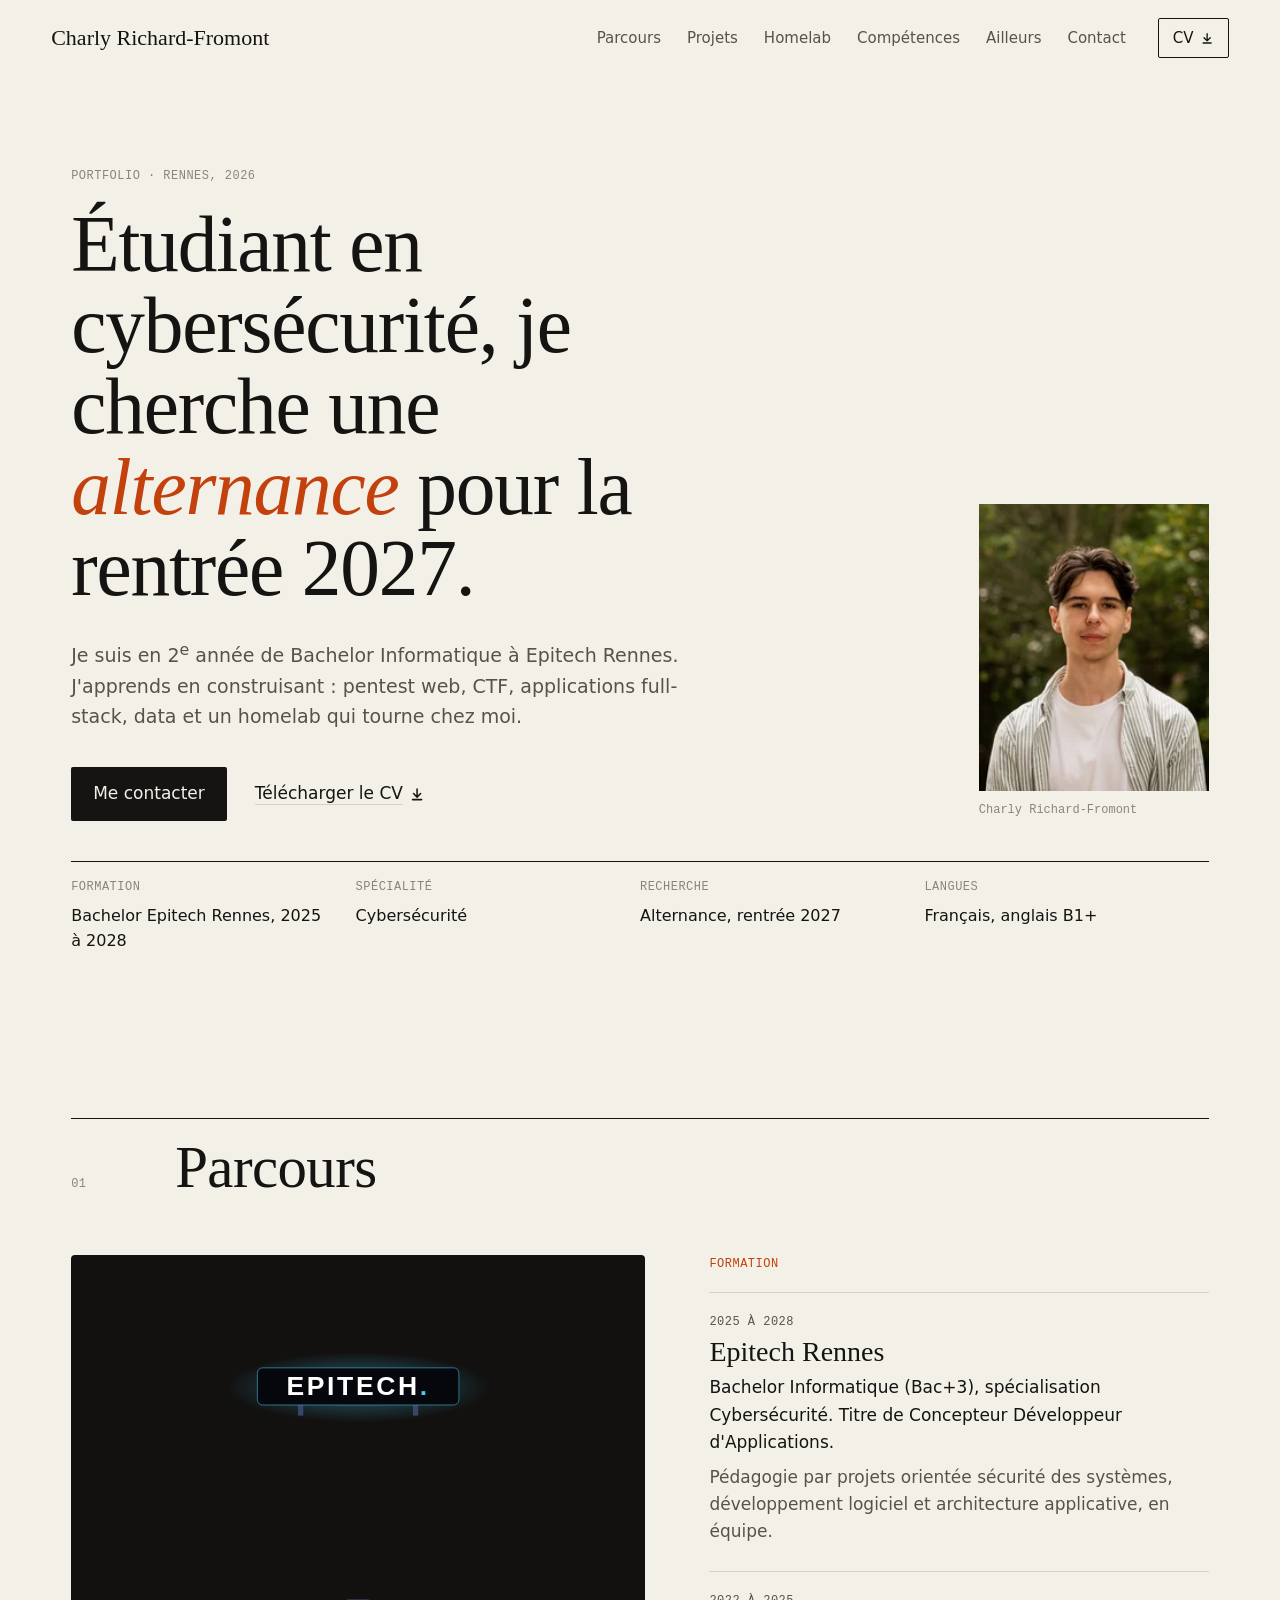
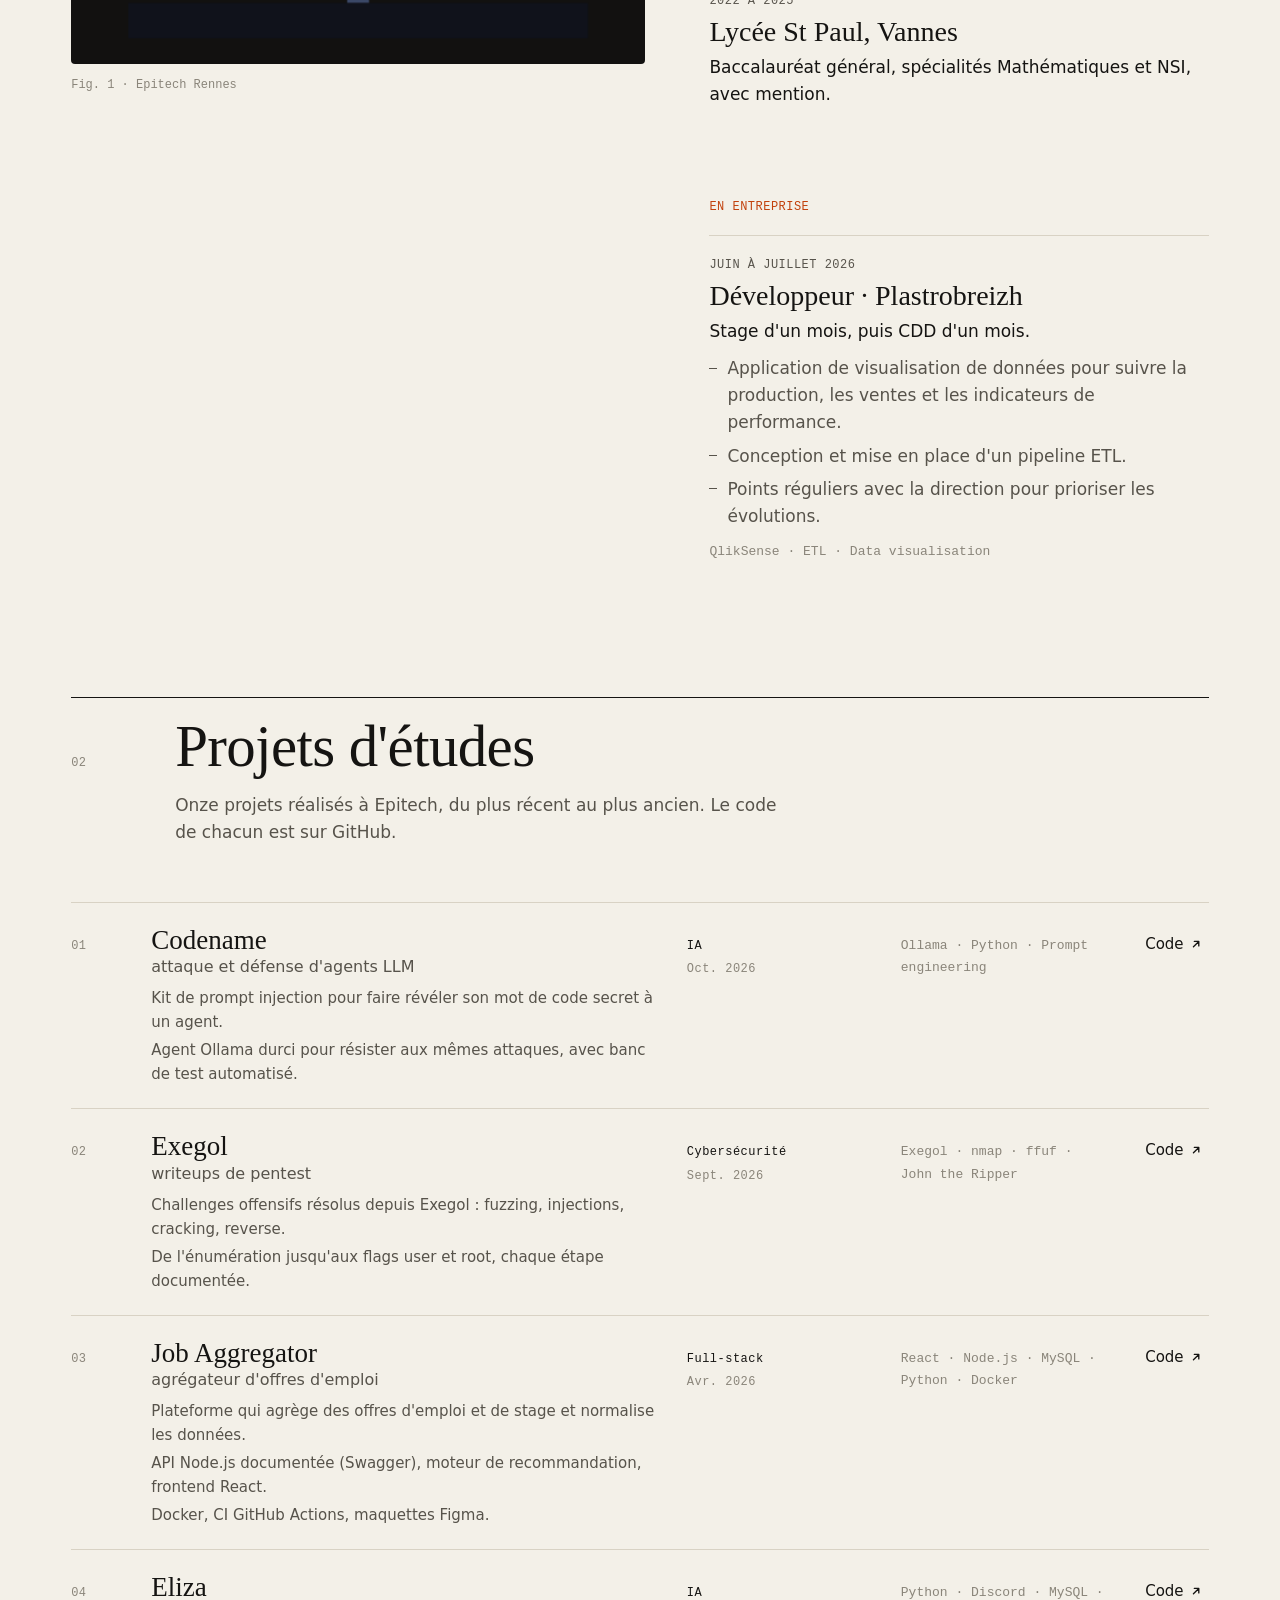
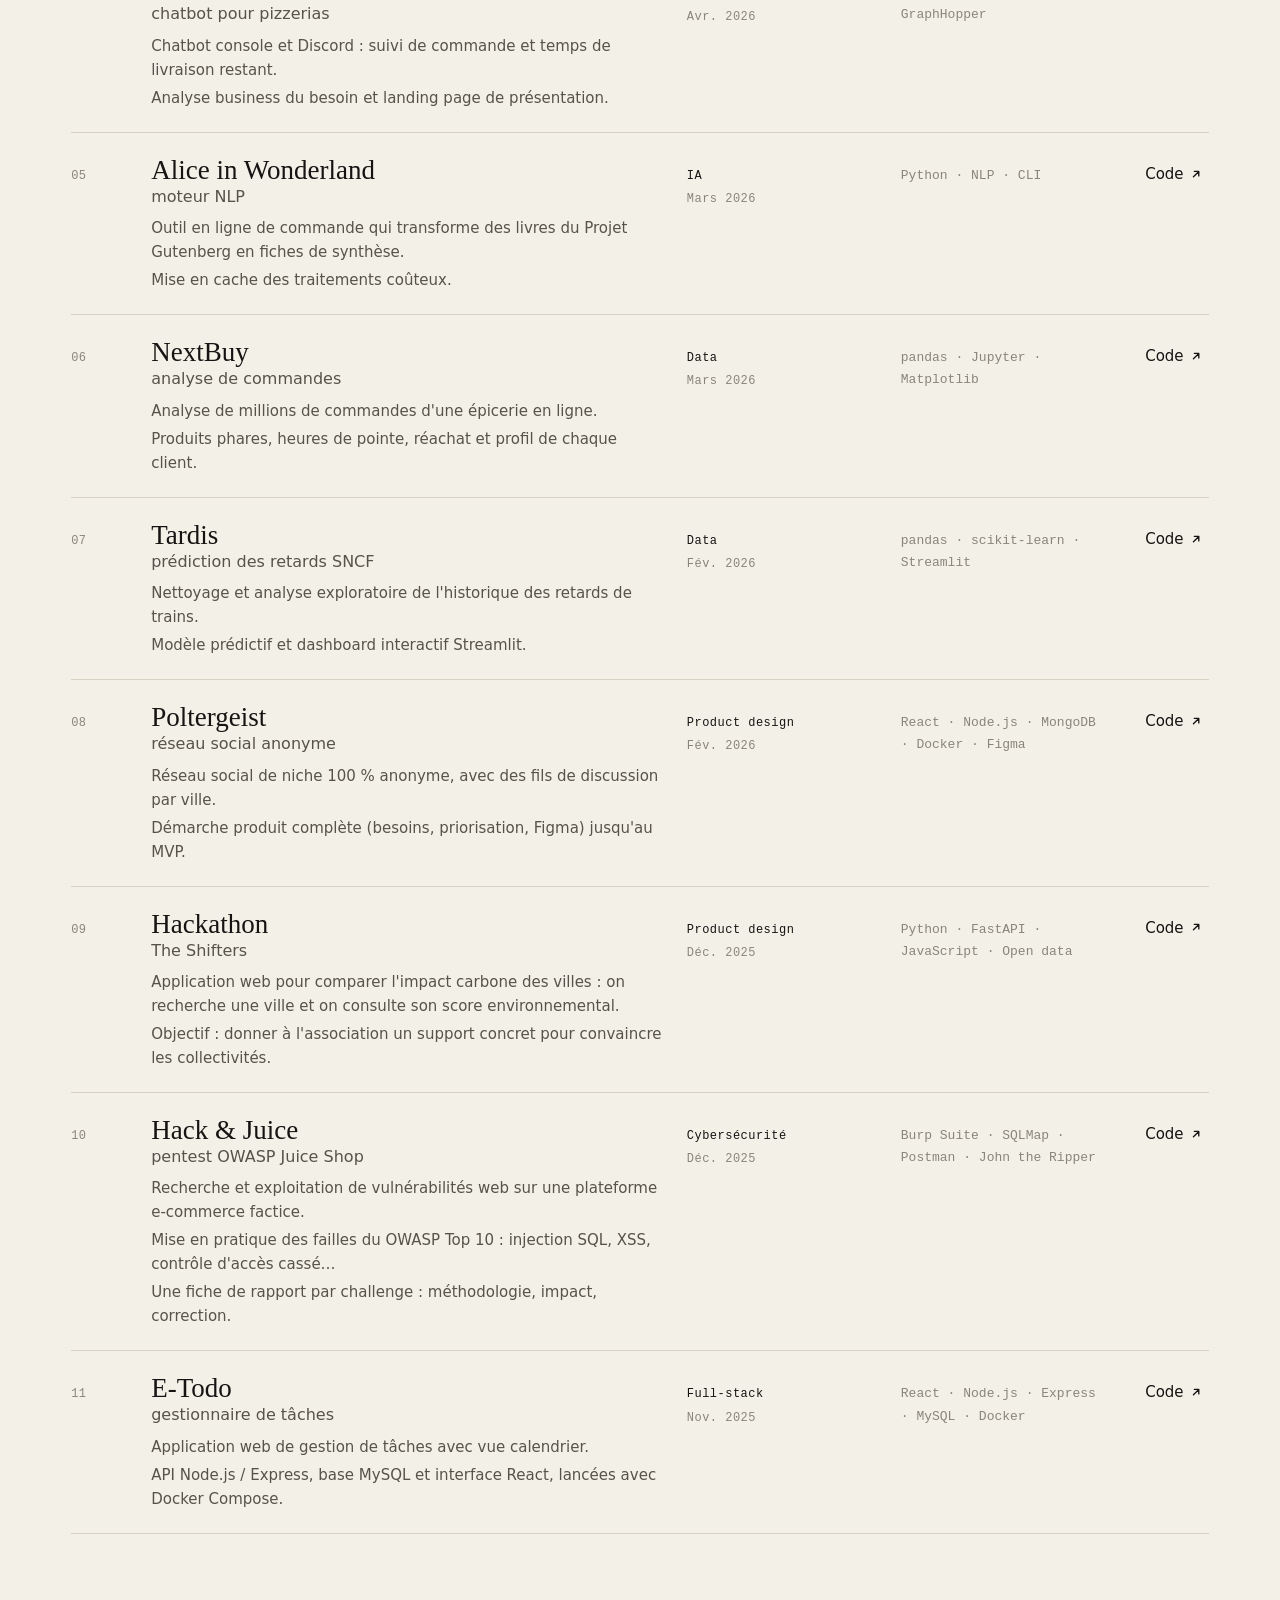
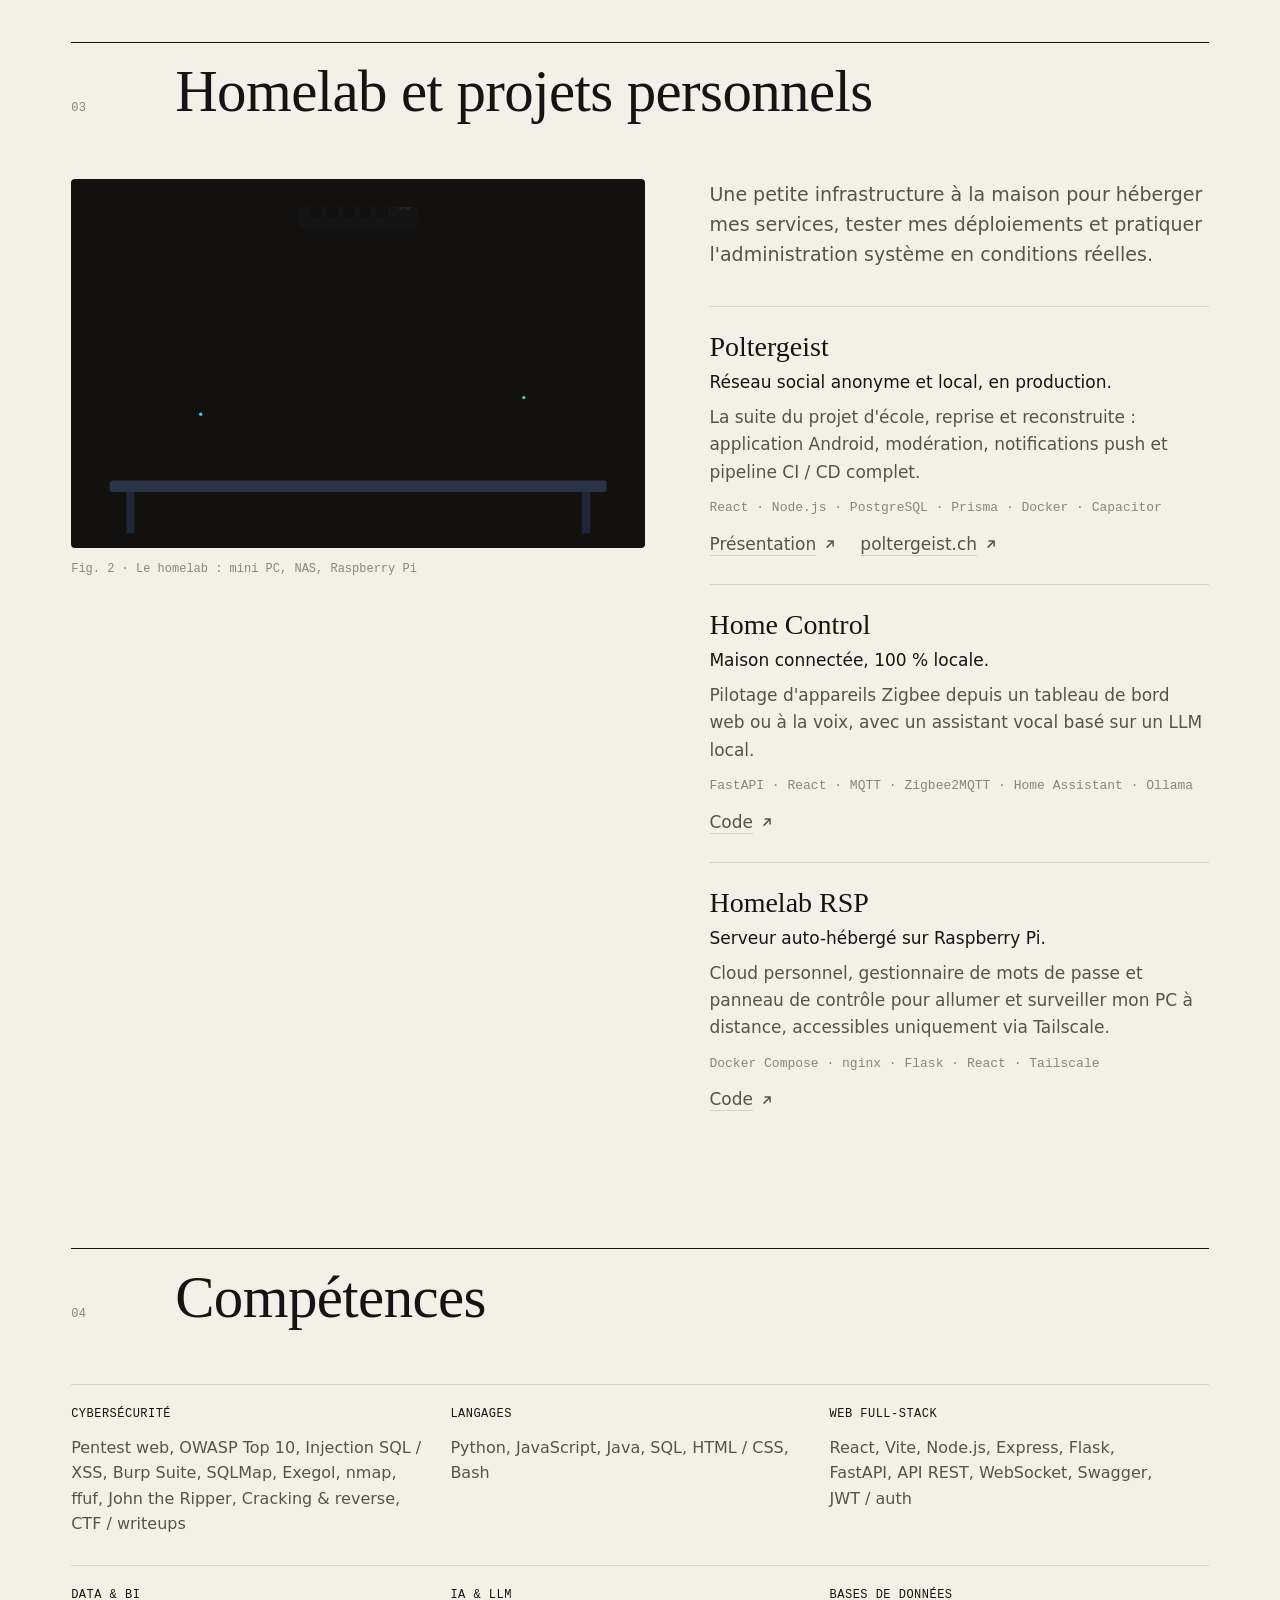
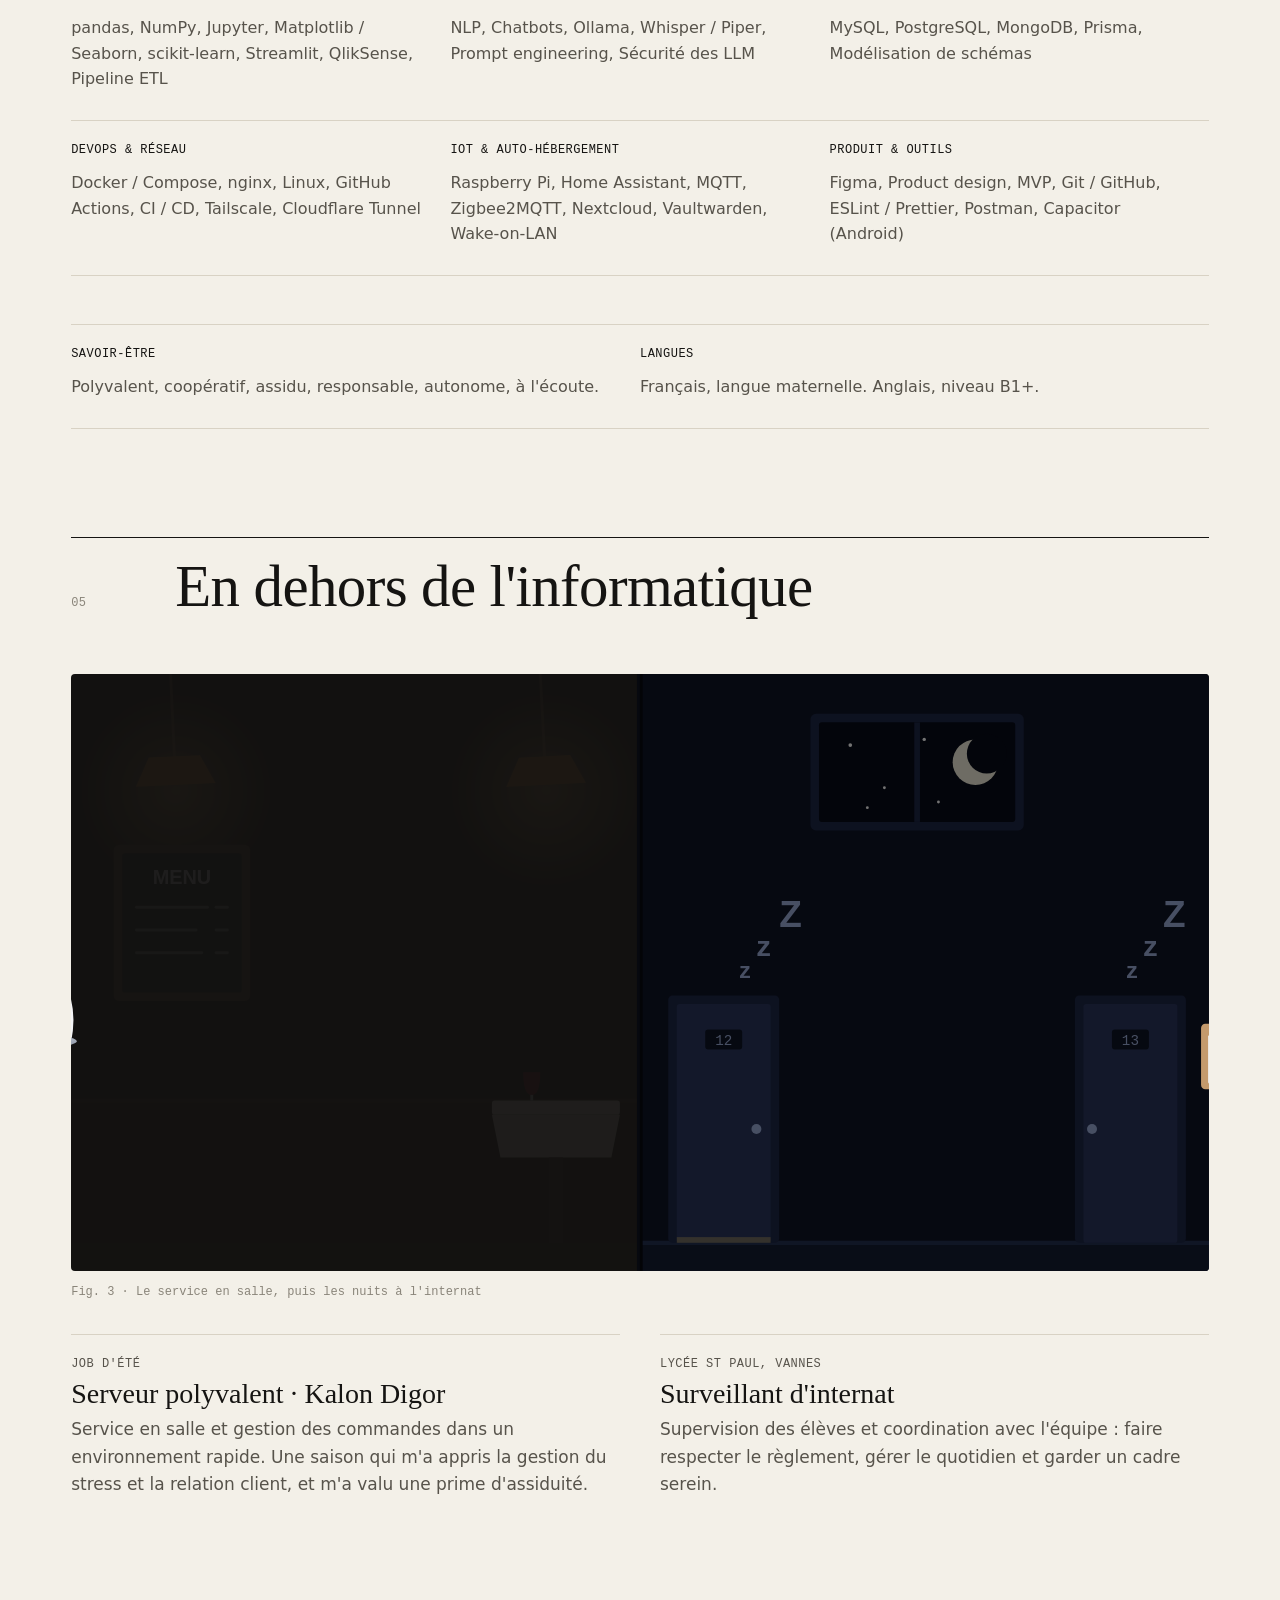
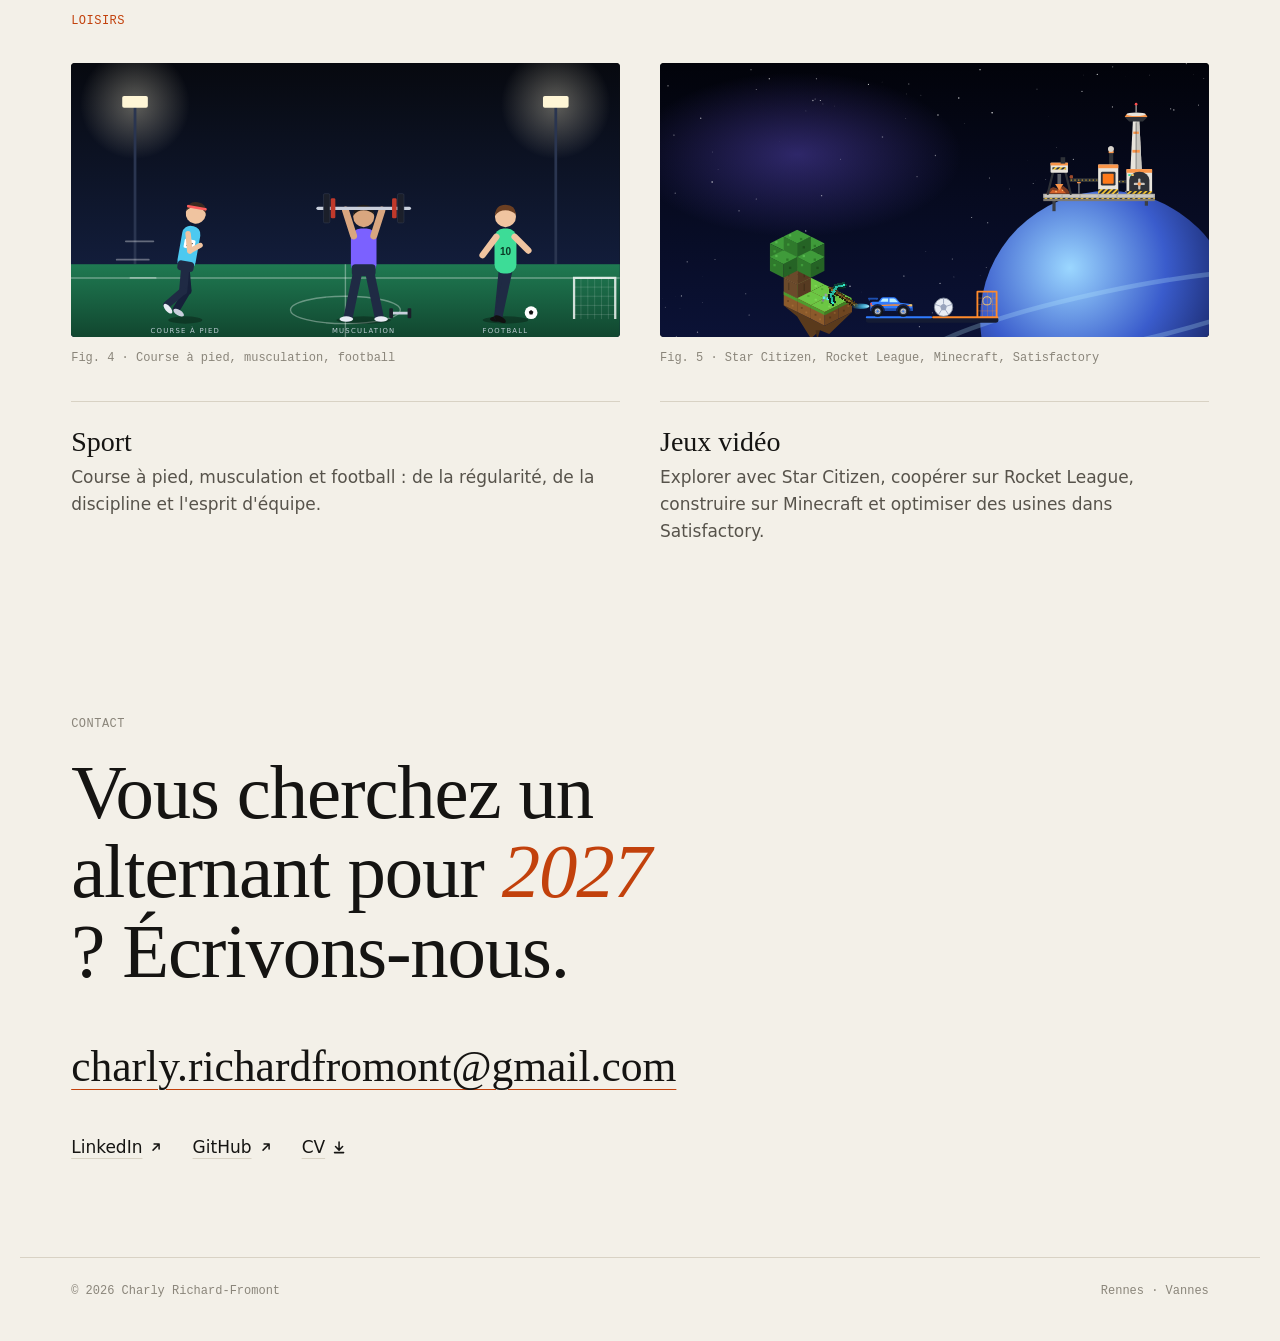
==== commit 6b221cab: "[FIX](v2):add missing off-IT illustration scene" ====
--- a/v2/index.html
+++ b/v2/index.html
@@ -1127,6 +1127,6 @@
 
     <script src="../js/vendor/gsap.min.js" defer></script>
     <script src="../js/vendor/ScrollTrigger.min.js" defer></script>
-    <script src="main.js?v=1" defer></script>
+    <script src="main.js?v=2" defer></script>
 </body>
 </html>
